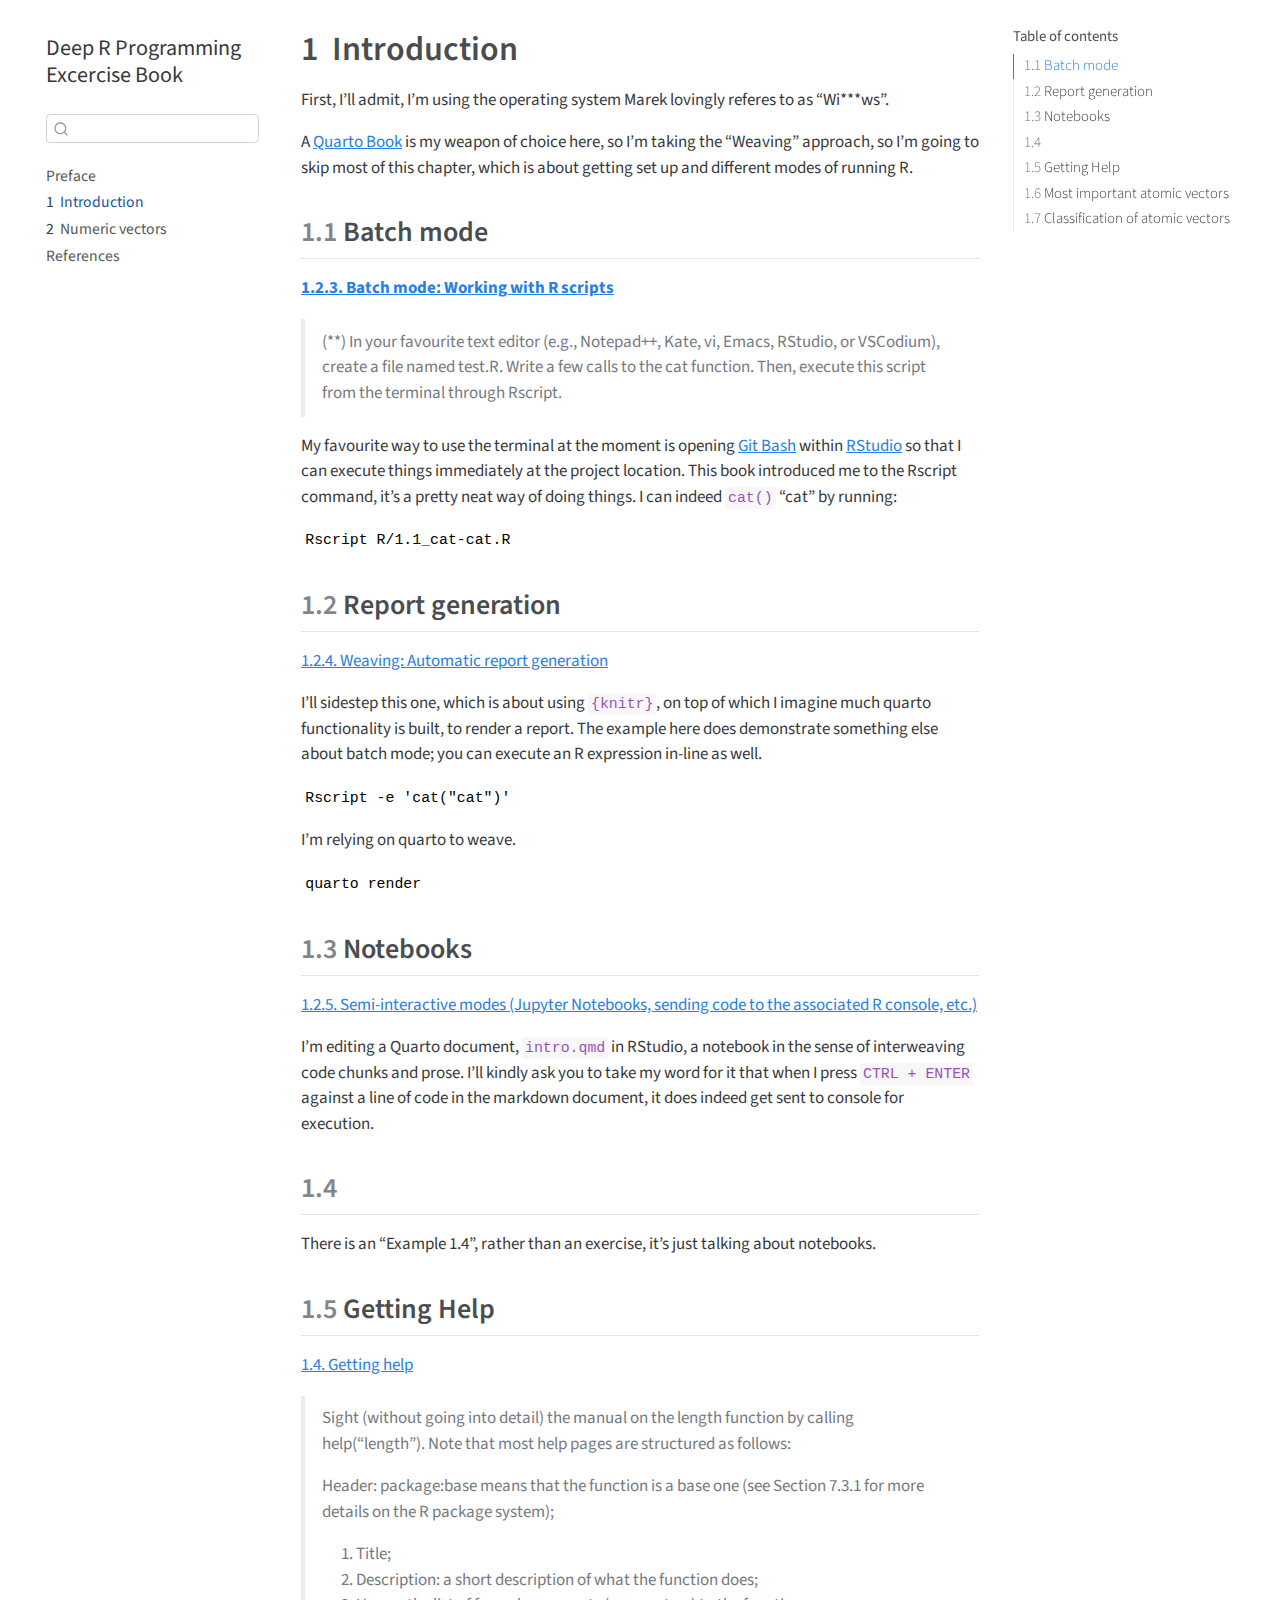
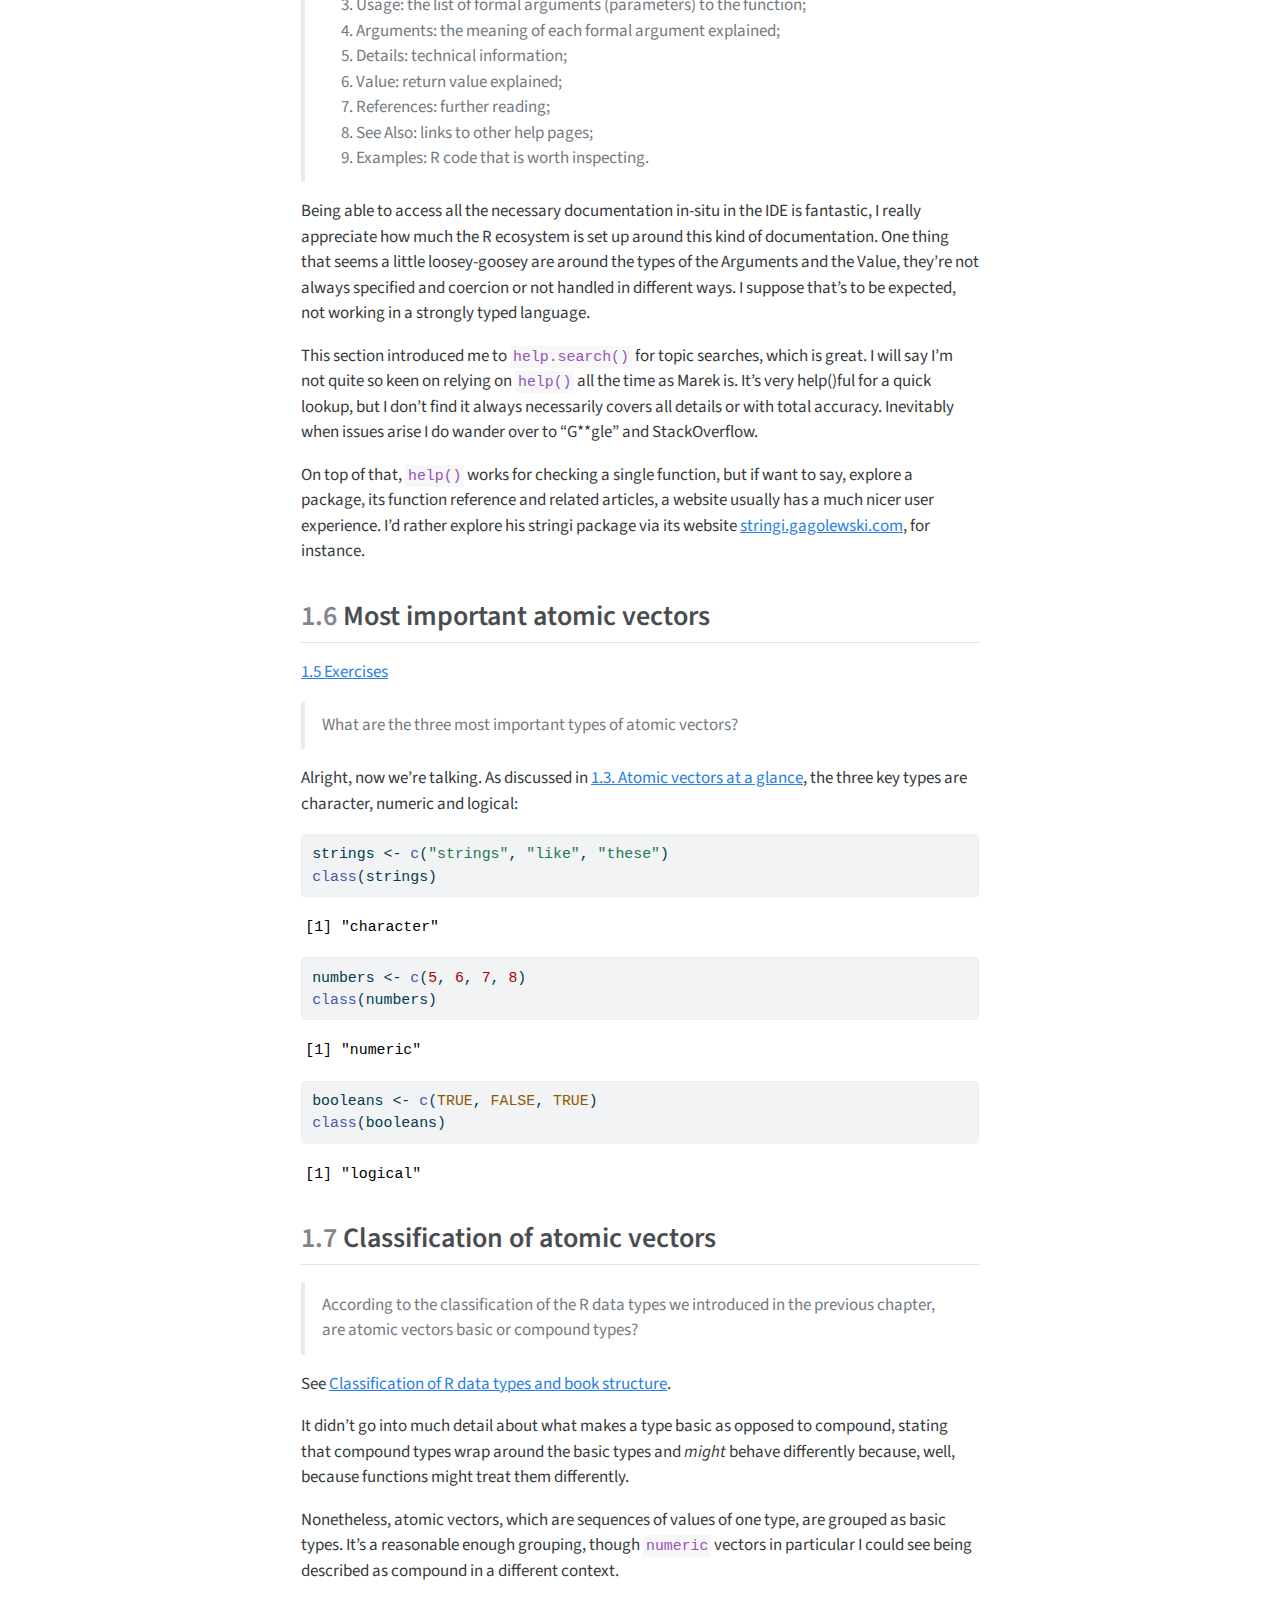
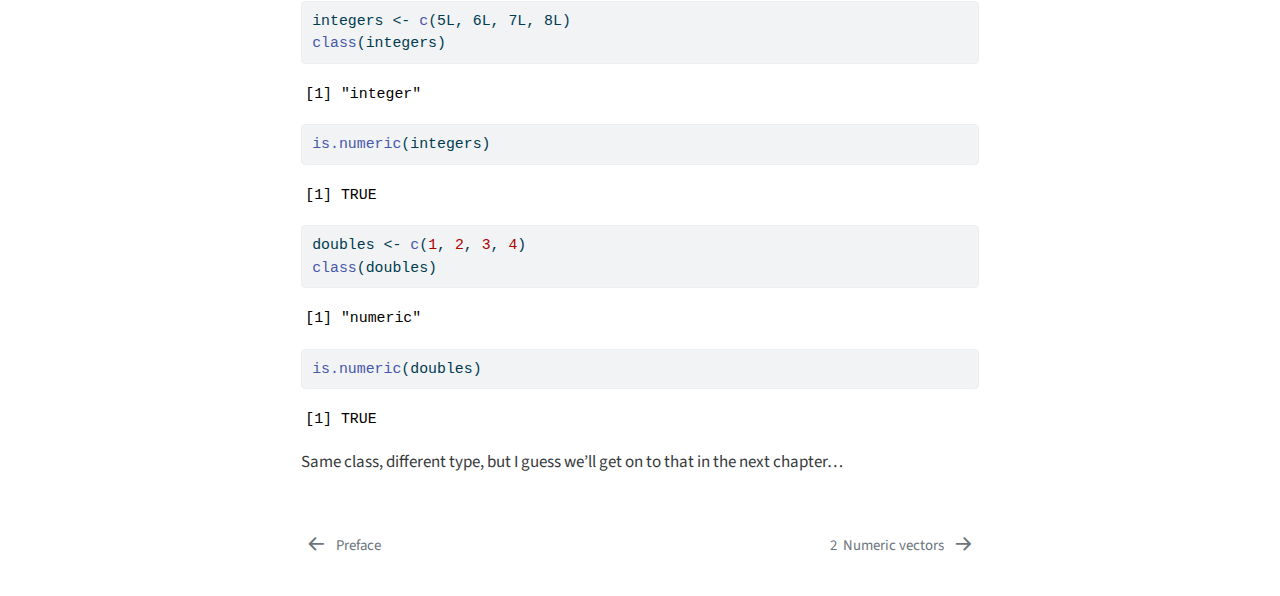
==== docs/intro.html @ 19ff3e7b "Add rendered documents to GitHub repo for gh-pages" ====
<!DOCTYPE html>
<html xmlns="http://www.w3.org/1999/xhtml" lang="en" xml:lang="en"><head>

<meta charset="utf-8">
<meta name="generator" content="quarto-1.3.353">

<meta name="viewport" content="width=device-width, initial-scale=1.0, user-scalable=yes">


<title>Deep R Programming Excercise Book - 1&nbsp; Introduction</title>
<style>
code{white-space: pre-wrap;}
span.smallcaps{font-variant: small-caps;}
div.columns{display: flex; gap: min(4vw, 1.5em);}
div.column{flex: auto; overflow-x: auto;}
div.hanging-indent{margin-left: 1.5em; text-indent: -1.5em;}
ul.task-list{list-style: none;}
ul.task-list li input[type="checkbox"] {
  width: 0.8em;
  margin: 0 0.8em 0.2em -1em; /* quarto-specific, see https://github.com/quarto-dev/quarto-cli/issues/4556 */ 
  vertical-align: middle;
}
/* CSS for syntax highlighting */
pre > code.sourceCode { white-space: pre; position: relative; }
pre > code.sourceCode > span { display: inline-block; line-height: 1.25; }
pre > code.sourceCode > span:empty { height: 1.2em; }
.sourceCode { overflow: visible; }
code.sourceCode > span { color: inherit; text-decoration: inherit; }
div.sourceCode { margin: 1em 0; }
pre.sourceCode { margin: 0; }
@media screen {
div.sourceCode { overflow: auto; }
}
@media print {
pre > code.sourceCode { white-space: pre-wrap; }
pre > code.sourceCode > span { text-indent: -5em; padding-left: 5em; }
}
pre.numberSource code
  { counter-reset: source-line 0; }
pre.numberSource code > span
  { position: relative; left: -4em; counter-increment: source-line; }
pre.numberSource code > span > a:first-child::before
  { content: counter(source-line);
    position: relative; left: -1em; text-align: right; vertical-align: baseline;
    border: none; display: inline-block;
    -webkit-touch-callout: none; -webkit-user-select: none;
    -khtml-user-select: none; -moz-user-select: none;
    -ms-user-select: none; user-select: none;
    padding: 0 4px; width: 4em;
  }
pre.numberSource { margin-left: 3em;  padding-left: 4px; }
div.sourceCode
  {   }
@media screen {
pre > code.sourceCode > span > a:first-child::before { text-decoration: underline; }
}
</style>


<script src="site_libs/quarto-nav/quarto-nav.js"></script>
<script src="site_libs/quarto-nav/headroom.min.js"></script>
<script src="site_libs/clipboard/clipboard.min.js"></script>
<script src="site_libs/quarto-search/autocomplete.umd.js"></script>
<script src="site_libs/quarto-search/fuse.min.js"></script>
<script src="site_libs/quarto-search/quarto-search.js"></script>
<meta name="quarto:offset" content="./">
<link href="./numeric.html" rel="next">
<link href="./index.html" rel="prev">
<script src="site_libs/quarto-html/quarto.js"></script>
<script src="site_libs/quarto-html/popper.min.js"></script>
<script src="site_libs/quarto-html/tippy.umd.min.js"></script>
<script src="site_libs/quarto-html/anchor.min.js"></script>
<link href="site_libs/quarto-html/tippy.css" rel="stylesheet">
<link href="site_libs/quarto-html/quarto-syntax-highlighting.css" rel="stylesheet" id="quarto-text-highlighting-styles">
<script src="site_libs/bootstrap/bootstrap.min.js"></script>
<link href="site_libs/bootstrap/bootstrap-icons.css" rel="stylesheet">
<link href="site_libs/bootstrap/bootstrap.min.css" rel="stylesheet" id="quarto-bootstrap" data-mode="light">
<script id="quarto-search-options" type="application/json">{
  "location": "sidebar",
  "copy-button": false,
  "collapse-after": 3,
  "panel-placement": "start",
  "type": "textbox",
  "limit": 20,
  "language": {
    "search-no-results-text": "No results",
    "search-matching-documents-text": "matching documents",
    "search-copy-link-title": "Copy link to search",
    "search-hide-matches-text": "Hide additional matches",
    "search-more-match-text": "more match in this document",
    "search-more-matches-text": "more matches in this document",
    "search-clear-button-title": "Clear",
    "search-detached-cancel-button-title": "Cancel",
    "search-submit-button-title": "Submit"
  }
}</script>


</head>

<body class="nav-sidebar floating">

<div id="quarto-search-results"></div>
  <header id="quarto-header" class="headroom fixed-top">
  <nav class="quarto-secondary-nav">
    <div class="container-fluid d-flex">
      <button type="button" class="quarto-btn-toggle btn" data-bs-toggle="collapse" data-bs-target="#quarto-sidebar,#quarto-sidebar-glass" aria-controls="quarto-sidebar" aria-expanded="false" aria-label="Toggle sidebar navigation" onclick="if (window.quartoToggleHeadroom) { window.quartoToggleHeadroom(); }">
        <i class="bi bi-layout-text-sidebar-reverse"></i>
      </button>
      <nav class="quarto-page-breadcrumbs" aria-label="breadcrumb"><ol class="breadcrumb"><li class="breadcrumb-item"><a href="./intro.html"><span class="chapter-number">1</span>&nbsp; <span class="chapter-title">Introduction</span></a></li></ol></nav>
      <a class="flex-grow-1" role="button" data-bs-toggle="collapse" data-bs-target="#quarto-sidebar,#quarto-sidebar-glass" aria-controls="quarto-sidebar" aria-expanded="false" aria-label="Toggle sidebar navigation" onclick="if (window.quartoToggleHeadroom) { window.quartoToggleHeadroom(); }">      
      </a>
      <button type="button" class="btn quarto-search-button" aria-label="Search" onclick="window.quartoOpenSearch();">
        <i class="bi bi-search"></i>
      </button>
    </div>
  </nav>
</header>
<!-- content -->
<div id="quarto-content" class="quarto-container page-columns page-rows-contents page-layout-article">
<!-- sidebar -->
  <nav id="quarto-sidebar" class="sidebar collapse collapse-horizontal sidebar-navigation floating overflow-auto">
    <div class="pt-lg-2 mt-2 text-left sidebar-header">
    <div class="sidebar-title mb-0 py-0">
      <a href="./">Deep R Programming Excercise Book</a> 
    </div>
      </div>
        <div class="mt-2 flex-shrink-0 align-items-center">
        <div class="sidebar-search">
        <div id="quarto-search" class="" title="Search"></div>
        </div>
        </div>
    <div class="sidebar-menu-container"> 
    <ul class="list-unstyled mt-1">
        <li class="sidebar-item">
  <div class="sidebar-item-container"> 
  <a href="./index.html" class="sidebar-item-text sidebar-link">
 <span class="menu-text">Preface</span></a>
  </div>
</li>
        <li class="sidebar-item">
  <div class="sidebar-item-container"> 
  <a href="./intro.html" class="sidebar-item-text sidebar-link active">
 <span class="menu-text"><span class="chapter-number">1</span>&nbsp; <span class="chapter-title">Introduction</span></span></a>
  </div>
</li>
        <li class="sidebar-item">
  <div class="sidebar-item-container"> 
  <a href="./numeric.html" class="sidebar-item-text sidebar-link">
 <span class="menu-text"><span class="chapter-number">2</span>&nbsp; <span class="chapter-title">Numeric vectors</span></span></a>
  </div>
</li>
        <li class="sidebar-item">
  <div class="sidebar-item-container"> 
  <a href="./references.html" class="sidebar-item-text sidebar-link">
 <span class="menu-text">References</span></a>
  </div>
</li>
    </ul>
    </div>
</nav>
<div id="quarto-sidebar-glass" data-bs-toggle="collapse" data-bs-target="#quarto-sidebar,#quarto-sidebar-glass"></div>
<!-- margin-sidebar -->
    <div id="quarto-margin-sidebar" class="sidebar margin-sidebar">
        <nav id="TOC" role="doc-toc" class="toc-active">
    <h2 id="toc-title">Table of contents</h2>
   
  <ul>
  <li><a href="#batch-mode" id="toc-batch-mode" class="nav-link active" data-scroll-target="#batch-mode"><span class="header-section-number">1.1</span> Batch mode</a></li>
  <li><a href="#report-generation" id="toc-report-generation" class="nav-link" data-scroll-target="#report-generation"><span class="header-section-number">1.2</span> Report generation</a></li>
  <li><a href="#notebooks" id="toc-notebooks" class="nav-link" data-scroll-target="#notebooks"><span class="header-section-number">1.3</span> Notebooks</a></li>
  <li><a href="#section" id="toc-section" class="nav-link" data-scroll-target="#section"><span class="header-section-number">1.4</span> </a></li>
  <li><a href="#getting-help" id="toc-getting-help" class="nav-link" data-scroll-target="#getting-help"><span class="header-section-number">1.5</span> Getting Help</a></li>
  <li><a href="#most-important-atomic-vectors" id="toc-most-important-atomic-vectors" class="nav-link" data-scroll-target="#most-important-atomic-vectors"><span class="header-section-number">1.6</span> Most important atomic vectors</a></li>
  <li><a href="#classification-of-atomic-vectors" id="toc-classification-of-atomic-vectors" class="nav-link" data-scroll-target="#classification-of-atomic-vectors"><span class="header-section-number">1.7</span> Classification of atomic vectors</a></li>
  </ul>
</nav>
    </div>
<!-- main -->
<main class="content" id="quarto-document-content">

<header id="title-block-header" class="quarto-title-block default">
<div class="quarto-title">
<h1 class="title"><span class="chapter-number">1</span>&nbsp; <span class="chapter-title">Introduction</span></h1>
</div>



<div class="quarto-title-meta">

    
  
    
  </div>
  

</header>

<p>First, I’ll admit, I’m using the operating system Marek lovingly referes to as “Wi***ws”.</p>
<p>A <a href="https://quarto.org/docs/books/">Quarto Book</a> is my weapon of choice here, so I’m taking the “Weaving” approach, so I’m going to skip most of this chapter, which is about getting set up and different modes of running R.</p>
<section id="batch-mode" class="level2" data-number="1.1">
<h2 data-number="1.1" class="anchored" data-anchor-id="batch-mode"><span class="header-section-number">1.1</span> Batch mode</h2>
<p><a href="https://deepr.gagolewski.com/chapter/110-basics.html#batch-mode-working-with-r-scripts"><strong>1.2.3. Batch mode: Working with R scripts</strong></a></p>
<blockquote class="blockquote">
<p>(**) In your favourite text editor (e.g., Notepad++, Kate, vi, Emacs, RStudio, or VSCodium), create a file named test.R. Write a few calls to the cat function. Then, execute this script from the terminal through Rscript.</p>
</blockquote>
<p>My favourite way to use the terminal at the moment is opening <a href="https://gitforwindows.org/">Git Bash</a> within <a href="https://posit.co/download/rstudio-desktop/">RStudio</a> so that I can execute things immediately at the project location. This book introduced me to the Rscript command, it’s a pretty neat way of doing things. I can indeed <code>cat()</code> “cat” by running:</p>
<pre><code>Rscript R/1.1_cat-cat.R</code></pre>
</section>
<section id="report-generation" class="level2" data-number="1.2">
<h2 data-number="1.2" class="anchored" data-anchor-id="report-generation"><span class="header-section-number">1.2</span> Report generation</h2>
<p><a href="https://deepr.gagolewski.com/chapter/110-basics.html#weaving-automatic-report-generation">1.2.4. Weaving: Automatic report generation</a></p>
<p>I’ll sidestep this one, which is about using <code>{knitr}</code>, on top of which I imagine much quarto functionality is built, to render a report. The example here does demonstrate something else about batch mode; you can execute an R expression in-line as well.</p>
<pre><code>Rscript -e 'cat("cat")'</code></pre>
<p>I’m relying on quarto to weave.</p>
<pre><code>quarto render</code></pre>
</section>
<section id="notebooks" class="level2" data-number="1.3">
<h2 data-number="1.3" class="anchored" data-anchor-id="notebooks"><span class="header-section-number">1.3</span> Notebooks</h2>
<p><a href="https://deepr.gagolewski.com/chapter/110-basics.html#weaving-automatic-report-generation">1.2.5. Semi-interactive modes (Jupyter Notebooks, sending code to the associated R console, etc.)</a></p>
<p>I’m editing a Quarto document, <code>intro.qmd</code> in RStudio, a notebook in the sense of interweaving code chunks and prose. I’ll kindly ask you to take my word for it that when I press <code>CTRL + ENTER</code> against a line of code in the markdown document, it does indeed get sent to console for execution.</p>
</section>
<section id="section" class="level2" data-number="1.4">
<h2 data-number="1.4" class="anchored" data-anchor-id="section"><span class="header-section-number">1.4</span> </h2>
<p>There is an “Example 1.4”, rather than an exercise, it’s just talking about notebooks.</p>
</section>
<section id="getting-help" class="level2" data-number="1.5">
<h2 data-number="1.5" class="anchored" data-anchor-id="getting-help"><span class="header-section-number">1.5</span> Getting Help</h2>
<p><a href="https://deepr.gagolewski.com/chapter/110-basics.html#exercises">1.4. Getting help</a></p>
<blockquote class="blockquote">
<p>Sight (without going into detail) the manual on the length function by calling help(“length”). Note that most help pages are structured as follows:</p>
<p>Header: package:base means that the function is a base one (see Section 7.3.1 for more details on the R package system);</p>
<ol type="1">
<li><p>Title;</p></li>
<li><p>Description: a short description of what the function does;</p></li>
<li><p>Usage: the list of formal arguments (parameters) to the function;</p></li>
<li><p>Arguments: the meaning of each formal argument explained;</p></li>
<li><p>Details: technical information;</p></li>
<li><p>Value: return value explained;</p></li>
<li><p>References: further reading;</p></li>
<li><p>See Also: links to other help pages;</p></li>
<li><p>Examples: R code that is worth inspecting.</p></li>
</ol>
</blockquote>
<p>Being able to access all the necessary documentation in-situ in the IDE is fantastic, I really appreciate how much the R ecosystem is set up around this kind of documentation. One thing that seems a little loosey-goosey are around the types of the Arguments and the Value, they’re not always specified and coercion or not handled in different ways. I suppose that’s to be expected, not working in a strongly typed language.</p>
<p>This section introduced me to <code>help.search()</code> for topic searches, which is great. I will say I’m not quite so keen on relying on <code>help()</code> all the time as Marek is. It’s very help()ful for a quick lookup, but I don’t find it always necessarily covers all details or with total accuracy. Inevitably when issues arise I do wander over to “G**gle” and StackOverflow.</p>
<p>On top of that, <code>help()</code> works for checking a single function, but if want to say, explore a package, its function reference and related articles, a website usually has a much nicer user experience. I’d rather explore his stringi package via its website <a href="https://stringi.gagolewski.com" title="stringi website">stringi.gagolewski.com</a>, for instance.</p>
</section>
<section id="most-important-atomic-vectors" class="level2" data-number="1.6">
<h2 data-number="1.6" class="anchored" data-anchor-id="most-important-atomic-vectors"><span class="header-section-number">1.6</span> Most important atomic vectors</h2>
<p><a href="https://deepr.gagolewski.com/chapter/110-basics.html#exercises">1.5 Exercises</a></p>
<blockquote class="blockquote">
<p>What are the three most important types of atomic vectors?</p>
</blockquote>
<p>Alright, now we’re talking. As discussed in <a href="https://deepr.gagolewski.com/chapter/110-basics.html#atomic-vectors-at-a-glance">1.3. Atomic vectors at a glance</a>, the three key types are character, numeric and logical:</p>
<div class="cell">
<div class="sourceCode cell-code" id="cb4"><pre class="sourceCode r code-with-copy"><code class="sourceCode r"><span id="cb4-1"><a href="#cb4-1" aria-hidden="true" tabindex="-1"></a>strings <span class="ot">&lt;-</span> <span class="fu">c</span>(<span class="st">"strings"</span>, <span class="st">"like"</span>, <span class="st">"these"</span>)</span>
<span id="cb4-2"><a href="#cb4-2" aria-hidden="true" tabindex="-1"></a><span class="fu">class</span>(strings)</span></code><button title="Copy to Clipboard" class="code-copy-button"><i class="bi"></i></button></pre></div>
<div class="cell-output cell-output-stdout">
<pre><code>[1] "character"</code></pre>
</div>
<div class="sourceCode cell-code" id="cb6"><pre class="sourceCode r code-with-copy"><code class="sourceCode r"><span id="cb6-1"><a href="#cb6-1" aria-hidden="true" tabindex="-1"></a>numbers <span class="ot">&lt;-</span> <span class="fu">c</span>(<span class="dv">5</span>, <span class="dv">6</span>, <span class="dv">7</span>, <span class="dv">8</span>)</span>
<span id="cb6-2"><a href="#cb6-2" aria-hidden="true" tabindex="-1"></a><span class="fu">class</span>(numbers)</span></code><button title="Copy to Clipboard" class="code-copy-button"><i class="bi"></i></button></pre></div>
<div class="cell-output cell-output-stdout">
<pre><code>[1] "numeric"</code></pre>
</div>
<div class="sourceCode cell-code" id="cb8"><pre class="sourceCode r code-with-copy"><code class="sourceCode r"><span id="cb8-1"><a href="#cb8-1" aria-hidden="true" tabindex="-1"></a>booleans <span class="ot">&lt;-</span> <span class="fu">c</span>(<span class="cn">TRUE</span>, <span class="cn">FALSE</span>, <span class="cn">TRUE</span>)</span>
<span id="cb8-2"><a href="#cb8-2" aria-hidden="true" tabindex="-1"></a><span class="fu">class</span>(booleans)</span></code><button title="Copy to Clipboard" class="code-copy-button"><i class="bi"></i></button></pre></div>
<div class="cell-output cell-output-stdout">
<pre><code>[1] "logical"</code></pre>
</div>
</div>
</section>
<section id="classification-of-atomic-vectors" class="level2" data-number="1.7">
<h2 data-number="1.7" class="anchored" data-anchor-id="classification-of-atomic-vectors"><span class="header-section-number">1.7</span> Classification of atomic vectors</h2>
<blockquote class="blockquote">
<p>According to the classification of the R data types we introduced in the previous chapter, are atomic vectors basic or compound types?</p>
</blockquote>
<p>See <a href="https://deepr.gagolewski.com/chapter/000-preface.html#classification-of-r-data-types-and-book-structure">Classification of R data types and book structure</a>.</p>
<p>It didn’t go into much detail about what makes a type basic as opposed to compound, stating that compound types wrap around the basic types and <em>might</em> behave differently because, well, because functions might treat them differently.</p>
<p>Nonetheless, atomic vectors, which are sequences of values of one type, are grouped as basic types. It’s a reasonable enough grouping, though <code>numeric</code> vectors in particular I could see being described as compound in a different context.</p>
<div class="cell">
<div class="sourceCode cell-code" id="cb10"><pre class="sourceCode r code-with-copy"><code class="sourceCode r"><span id="cb10-1"><a href="#cb10-1" aria-hidden="true" tabindex="-1"></a>integers <span class="ot">&lt;-</span> <span class="fu">c</span>(5L, 6L, 7L, 8L)</span>
<span id="cb10-2"><a href="#cb10-2" aria-hidden="true" tabindex="-1"></a><span class="fu">class</span>(integers)</span></code><button title="Copy to Clipboard" class="code-copy-button"><i class="bi"></i></button></pre></div>
<div class="cell-output cell-output-stdout">
<pre><code>[1] "integer"</code></pre>
</div>
<div class="sourceCode cell-code" id="cb12"><pre class="sourceCode r code-with-copy"><code class="sourceCode r"><span id="cb12-1"><a href="#cb12-1" aria-hidden="true" tabindex="-1"></a><span class="fu">is.numeric</span>(integers)</span></code><button title="Copy to Clipboard" class="code-copy-button"><i class="bi"></i></button></pre></div>
<div class="cell-output cell-output-stdout">
<pre><code>[1] TRUE</code></pre>
</div>
<div class="sourceCode cell-code" id="cb14"><pre class="sourceCode r code-with-copy"><code class="sourceCode r"><span id="cb14-1"><a href="#cb14-1" aria-hidden="true" tabindex="-1"></a>doubles <span class="ot">&lt;-</span> <span class="fu">c</span>(<span class="dv">1</span>, <span class="dv">2</span>, <span class="dv">3</span>, <span class="dv">4</span>)</span>
<span id="cb14-2"><a href="#cb14-2" aria-hidden="true" tabindex="-1"></a><span class="fu">class</span>(doubles)</span></code><button title="Copy to Clipboard" class="code-copy-button"><i class="bi"></i></button></pre></div>
<div class="cell-output cell-output-stdout">
<pre><code>[1] "numeric"</code></pre>
</div>
<div class="sourceCode cell-code" id="cb16"><pre class="sourceCode r code-with-copy"><code class="sourceCode r"><span id="cb16-1"><a href="#cb16-1" aria-hidden="true" tabindex="-1"></a><span class="fu">is.numeric</span>(doubles)</span></code><button title="Copy to Clipboard" class="code-copy-button"><i class="bi"></i></button></pre></div>
<div class="cell-output cell-output-stdout">
<pre><code>[1] TRUE</code></pre>
</div>
</div>
<p>Same class, different type, but I guess we’ll get on to that in the next chapter…</p>


</section>

</main> <!-- /main -->
<script id="quarto-html-after-body" type="application/javascript">
window.document.addEventListener("DOMContentLoaded", function (event) {
  const toggleBodyColorMode = (bsSheetEl) => {
    const mode = bsSheetEl.getAttribute("data-mode");
    const bodyEl = window.document.querySelector("body");
    if (mode === "dark") {
      bodyEl.classList.add("quarto-dark");
      bodyEl.classList.remove("quarto-light");
    } else {
      bodyEl.classList.add("quarto-light");
      bodyEl.classList.remove("quarto-dark");
    }
  }
  const toggleBodyColorPrimary = () => {
    const bsSheetEl = window.document.querySelector("link#quarto-bootstrap");
    if (bsSheetEl) {
      toggleBodyColorMode(bsSheetEl);
    }
  }
  toggleBodyColorPrimary();  
  const icon = "";
  const anchorJS = new window.AnchorJS();
  anchorJS.options = {
    placement: 'right',
    icon: icon
  };
  anchorJS.add('.anchored');
  const isCodeAnnotation = (el) => {
    for (const clz of el.classList) {
      if (clz.startsWith('code-annotation-')) {                     
        return true;
      }
    }
    return false;
  }
  const clipboard = new window.ClipboardJS('.code-copy-button', {
    text: function(trigger) {
      const codeEl = trigger.previousElementSibling.cloneNode(true);
      for (const childEl of codeEl.children) {
        if (isCodeAnnotation(childEl)) {
          childEl.remove();
        }
      }
      return codeEl.innerText;
    }
  });
  clipboard.on('success', function(e) {
    // button target
    const button = e.trigger;
    // don't keep focus
    button.blur();
    // flash "checked"
    button.classList.add('code-copy-button-checked');
    var currentTitle = button.getAttribute("title");
    button.setAttribute("title", "Copied!");
    let tooltip;
    if (window.bootstrap) {
      button.setAttribute("data-bs-toggle", "tooltip");
      button.setAttribute("data-bs-placement", "left");
      button.setAttribute("data-bs-title", "Copied!");
      tooltip = new bootstrap.Tooltip(button, 
        { trigger: "manual", 
          customClass: "code-copy-button-tooltip",
          offset: [0, -8]});
      tooltip.show();    
    }
    setTimeout(function() {
      if (tooltip) {
        tooltip.hide();
        button.removeAttribute("data-bs-title");
        button.removeAttribute("data-bs-toggle");
        button.removeAttribute("data-bs-placement");
      }
      button.setAttribute("title", currentTitle);
      button.classList.remove('code-copy-button-checked');
    }, 1000);
    // clear code selection
    e.clearSelection();
  });
  function tippyHover(el, contentFn) {
    const config = {
      allowHTML: true,
      content: contentFn,
      maxWidth: 500,
      delay: 100,
      arrow: false,
      appendTo: function(el) {
          return el.parentElement;
      },
      interactive: true,
      interactiveBorder: 10,
      theme: 'quarto',
      placement: 'bottom-start'
    };
    window.tippy(el, config); 
  }
  const noterefs = window.document.querySelectorAll('a[role="doc-noteref"]');
  for (var i=0; i<noterefs.length; i++) {
    const ref = noterefs[i];
    tippyHover(ref, function() {
      // use id or data attribute instead here
      let href = ref.getAttribute('data-footnote-href') || ref.getAttribute('href');
      try { href = new URL(href).hash; } catch {}
      const id = href.replace(/^#\/?/, "");
      const note = window.document.getElementById(id);
      return note.innerHTML;
    });
  }
      let selectedAnnoteEl;
      const selectorForAnnotation = ( cell, annotation) => {
        let cellAttr = 'data-code-cell="' + cell + '"';
        let lineAttr = 'data-code-annotation="' +  annotation + '"';
        const selector = 'span[' + cellAttr + '][' + lineAttr + ']';
        return selector;
      }
      const selectCodeLines = (annoteEl) => {
        const doc = window.document;
        const targetCell = annoteEl.getAttribute("data-target-cell");
        const targetAnnotation = annoteEl.getAttribute("data-target-annotation");
        const annoteSpan = window.document.querySelector(selectorForAnnotation(targetCell, targetAnnotation));
        const lines = annoteSpan.getAttribute("data-code-lines").split(",");
        const lineIds = lines.map((line) => {
          return targetCell + "-" + line;
        })
        let top = null;
        let height = null;
        let parent = null;
        if (lineIds.length > 0) {
            //compute the position of the single el (top and bottom and make a div)
            const el = window.document.getElementById(lineIds[0]);
            top = el.offsetTop;
            height = el.offsetHeight;
            parent = el.parentElement.parentElement;
          if (lineIds.length > 1) {
            const lastEl = window.document.getElementById(lineIds[lineIds.length - 1]);
            const bottom = lastEl.offsetTop + lastEl.offsetHeight;
            height = bottom - top;
          }
          if (top !== null && height !== null && parent !== null) {
            // cook up a div (if necessary) and position it 
            let div = window.document.getElementById("code-annotation-line-highlight");
            if (div === null) {
              div = window.document.createElement("div");
              div.setAttribute("id", "code-annotation-line-highlight");
              div.style.position = 'absolute';
              parent.appendChild(div);
            }
            div.style.top = top - 2 + "px";
            div.style.height = height + 4 + "px";
            let gutterDiv = window.document.getElementById("code-annotation-line-highlight-gutter");
            if (gutterDiv === null) {
              gutterDiv = window.document.createElement("div");
              gutterDiv.setAttribute("id", "code-annotation-line-highlight-gutter");
              gutterDiv.style.position = 'absolute';
              const codeCell = window.document.getElementById(targetCell);
              const gutter = codeCell.querySelector('.code-annotation-gutter');
              gutter.appendChild(gutterDiv);
            }
            gutterDiv.style.top = top - 2 + "px";
            gutterDiv.style.height = height + 4 + "px";
          }
          selectedAnnoteEl = annoteEl;
        }
      };
      const unselectCodeLines = () => {
        const elementsIds = ["code-annotation-line-highlight", "code-annotation-line-highlight-gutter"];
        elementsIds.forEach((elId) => {
          const div = window.document.getElementById(elId);
          if (div) {
            div.remove();
          }
        });
        selectedAnnoteEl = undefined;
      };
      // Attach click handler to the DT
      const annoteDls = window.document.querySelectorAll('dt[data-target-cell]');
      for (const annoteDlNode of annoteDls) {
        annoteDlNode.addEventListener('click', (event) => {
          const clickedEl = event.target;
          if (clickedEl !== selectedAnnoteEl) {
            unselectCodeLines();
            const activeEl = window.document.querySelector('dt[data-target-cell].code-annotation-active');
            if (activeEl) {
              activeEl.classList.remove('code-annotation-active');
            }
            selectCodeLines(clickedEl);
            clickedEl.classList.add('code-annotation-active');
          } else {
            // Unselect the line
            unselectCodeLines();
            clickedEl.classList.remove('code-annotation-active');
          }
        });
      }
  const findCites = (el) => {
    const parentEl = el.parentElement;
    if (parentEl) {
      const cites = parentEl.dataset.cites;
      if (cites) {
        return {
          el,
          cites: cites.split(' ')
        };
      } else {
        return findCites(el.parentElement)
      }
    } else {
      return undefined;
    }
  };
  var bibliorefs = window.document.querySelectorAll('a[role="doc-biblioref"]');
  for (var i=0; i<bibliorefs.length; i++) {
    const ref = bibliorefs[i];
    const citeInfo = findCites(ref);
    if (citeInfo) {
      tippyHover(citeInfo.el, function() {
        var popup = window.document.createElement('div');
        citeInfo.cites.forEach(function(cite) {
          var citeDiv = window.document.createElement('div');
          citeDiv.classList.add('hanging-indent');
          citeDiv.classList.add('csl-entry');
          var biblioDiv = window.document.getElementById('ref-' + cite);
          if (biblioDiv) {
            citeDiv.innerHTML = biblioDiv.innerHTML;
          }
          popup.appendChild(citeDiv);
        });
        return popup.innerHTML;
      });
    }
  }
});
</script>
<nav class="page-navigation">
  <div class="nav-page nav-page-previous">
      <a href="./index.html" class="pagination-link">
        <i class="bi bi-arrow-left-short"></i> <span class="nav-page-text">Preface</span>
      </a>          
  </div>
  <div class="nav-page nav-page-next">
      <a href="./numeric.html" class="pagination-link">
        <span class="nav-page-text"><span class="chapter-number">2</span>&nbsp; <span class="chapter-title">Numeric vectors</span></span> <i class="bi bi-arrow-right-short"></i>
      </a>
  </div>
</nav>
</div> <!-- /content -->



</body></html>
---- docs/site_libs/quarto-html/tippy.css ----
.tippy-box[data-animation=fade][data-state=hidden]{opacity:0}[data-tippy-root]{max-width:calc(100vw - 10px)}.tippy-box{position:relative;background-color:#333;color:#fff;border-radius:4px;font-size:14px;line-height:1.4;white-space:normal;outline:0;transition-property:transform,visibility,opacity}.tippy-box[data-placement^=top]>.tippy-arrow{bottom:0}.tippy-box[data-placement^=top]>.tippy-arrow:before{bottom:-7px;left:0;border-width:8px 8px 0;border-top-color:initial;transform-origin:center top}.tippy-box[data-placement^=bottom]>.tippy-arrow{top:0}.tippy-box[data-placement^=bottom]>.tippy-arrow:before{top:-7px;left:0;border-width:0 8px 8px;border-bottom-color:initial;transform-origin:center bottom}.tippy-box[data-placement^=left]>.tippy-arrow{right:0}.tippy-box[data-placement^=left]>.tippy-arrow:before{border-width:8px 0 8px 8px;border-left-color:initial;right:-7px;transform-origin:center left}.tippy-box[data-placement^=right]>.tippy-arrow{left:0}.tippy-box[data-placement^=right]>.tippy-arrow:before{left:-7px;border-width:8px 8px 8px 0;border-right-color:initial;transform-origin:center right}.tippy-box[data-inertia][data-state=visible]{transition-timing-function:cubic-bezier(.54,1.5,.38,1.11)}.tippy-arrow{width:16px;height:16px;color:#333}.tippy-arrow:before{content:"";position:absolute;border-color:transparent;border-style:solid}.tippy-content{position:relative;padding:5px 9px;z-index:1}
---- docs/site_libs/quarto-html/quarto-syntax-highlighting.css ----
/* quarto syntax highlight colors */
:root {
  --quarto-hl-ot-color: #003B4F;
  --quarto-hl-at-color: #657422;
  --quarto-hl-ss-color: #20794D;
  --quarto-hl-an-color: #5E5E5E;
  --quarto-hl-fu-color: #4758AB;
  --quarto-hl-st-color: #20794D;
  --quarto-hl-cf-color: #003B4F;
  --quarto-hl-op-color: #5E5E5E;
  --quarto-hl-er-color: #AD0000;
  --quarto-hl-bn-color: #AD0000;
  --quarto-hl-al-color: #AD0000;
  --quarto-hl-va-color: #111111;
  --quarto-hl-bu-color: inherit;
  --quarto-hl-ex-color: inherit;
  --quarto-hl-pp-color: #AD0000;
  --quarto-hl-in-color: #5E5E5E;
  --quarto-hl-vs-color: #20794D;
  --quarto-hl-wa-color: #5E5E5E;
  --quarto-hl-do-color: #5E5E5E;
  --quarto-hl-im-color: #00769E;
  --quarto-hl-ch-color: #20794D;
  --quarto-hl-dt-color: #AD0000;
  --quarto-hl-fl-color: #AD0000;
  --quarto-hl-co-color: #5E5E5E;
  --quarto-hl-cv-color: #5E5E5E;
  --quarto-hl-cn-color: #8f5902;
  --quarto-hl-sc-color: #5E5E5E;
  --quarto-hl-dv-color: #AD0000;
  --quarto-hl-kw-color: #003B4F;
}

/* other quarto variables */
:root {
  --quarto-font-monospace: SFMono-Regular, Menlo, Monaco, Consolas, "Liberation Mono", "Courier New", monospace;
}

pre > code.sourceCode > span {
  color: #003B4F;
}

code span {
  color: #003B4F;
}

code.sourceCode > span {
  color: #003B4F;
}

div.sourceCode,
div.sourceCode pre.sourceCode {
  color: #003B4F;
}

code span.ot {
  color: #003B4F;
  font-style: inherit;
}

code span.at {
  color: #657422;
  font-style: inherit;
}

code span.ss {
  color: #20794D;
  font-style: inherit;
}

code span.an {
  color: #5E5E5E;
  font-style: inherit;
}

code span.fu {
  color: #4758AB;
  font-style: inherit;
}

code span.st {
  color: #20794D;
  font-style: inherit;
}

code span.cf {
  color: #003B4F;
  font-style: inherit;
}

code span.op {
  color: #5E5E5E;
  font-style: inherit;
}

code span.er {
  color: #AD0000;
  font-style: inherit;
}

code span.bn {
  color: #AD0000;
  font-style: inherit;
}

code span.al {
  color: #AD0000;
  font-style: inherit;
}

code span.va {
  color: #111111;
  font-style: inherit;
}

code span.bu {
  font-style: inherit;
}

code span.ex {
  font-style: inherit;
}

code span.pp {
  color: #AD0000;
  font-style: inherit;
}

code span.in {
  color: #5E5E5E;
  font-style: inherit;
}

code span.vs {
  color: #20794D;
  font-style: inherit;
}

code span.wa {
  color: #5E5E5E;
  font-style: italic;
}

code span.do {
  color: #5E5E5E;
  font-style: italic;
}

code span.im {
  color: #00769E;
  font-style: inherit;
}

code span.ch {
  color: #20794D;
  font-style: inherit;
}

code span.dt {
  color: #AD0000;
  font-style: inherit;
}

code span.fl {
  color: #AD0000;
  font-style: inherit;
}

code span.co {
  color: #5E5E5E;
  font-style: inherit;
}

code span.cv {
  color: #5E5E5E;
  font-style: italic;
}

code span.cn {
  color: #8f5902;
  font-style: inherit;
}

code span.sc {
  color: #5E5E5E;
  font-style: inherit;
}

code span.dv {
  color: #AD0000;
  font-style: inherit;
}

code span.kw {
  color: #003B4F;
  font-style: inherit;
}

.prevent-inlining {
  content: "</";
}

/*# sourceMappingURL=debc5d5d77c3f9108843748ff7464032.css.map */
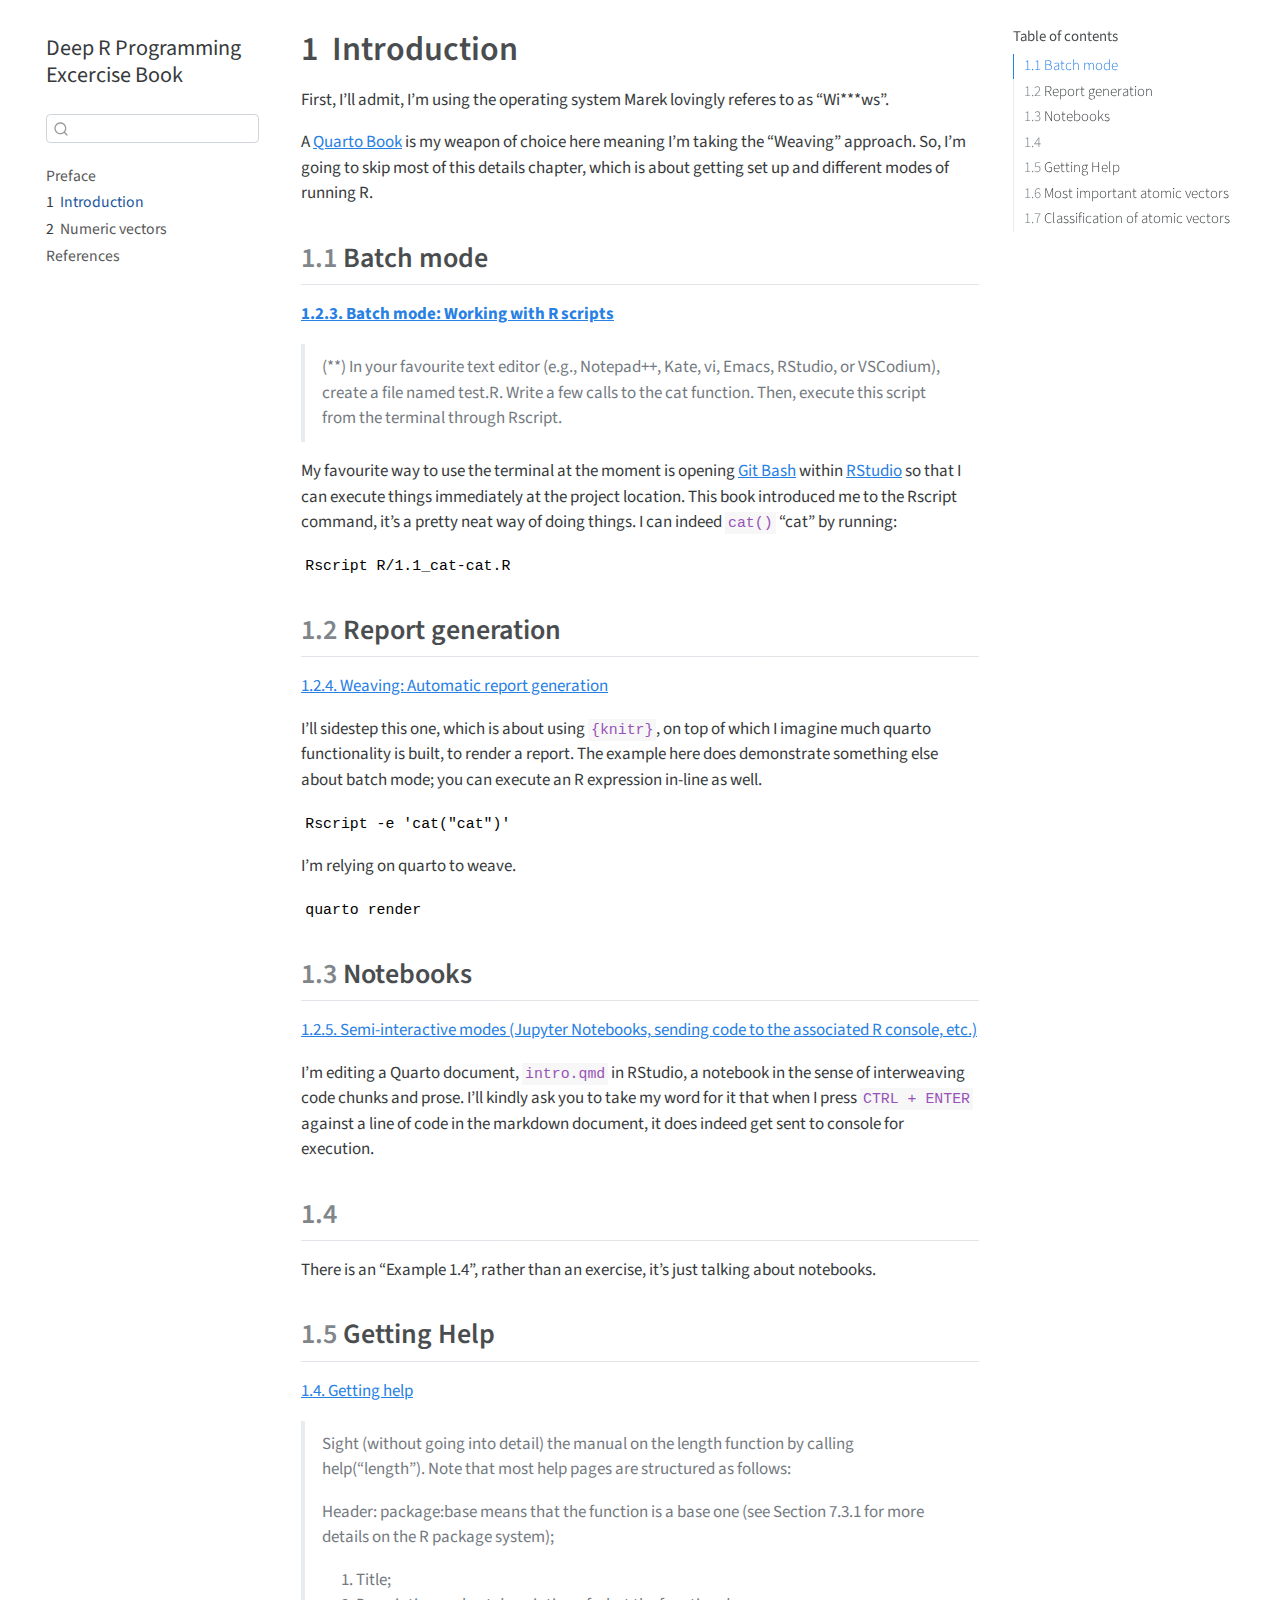
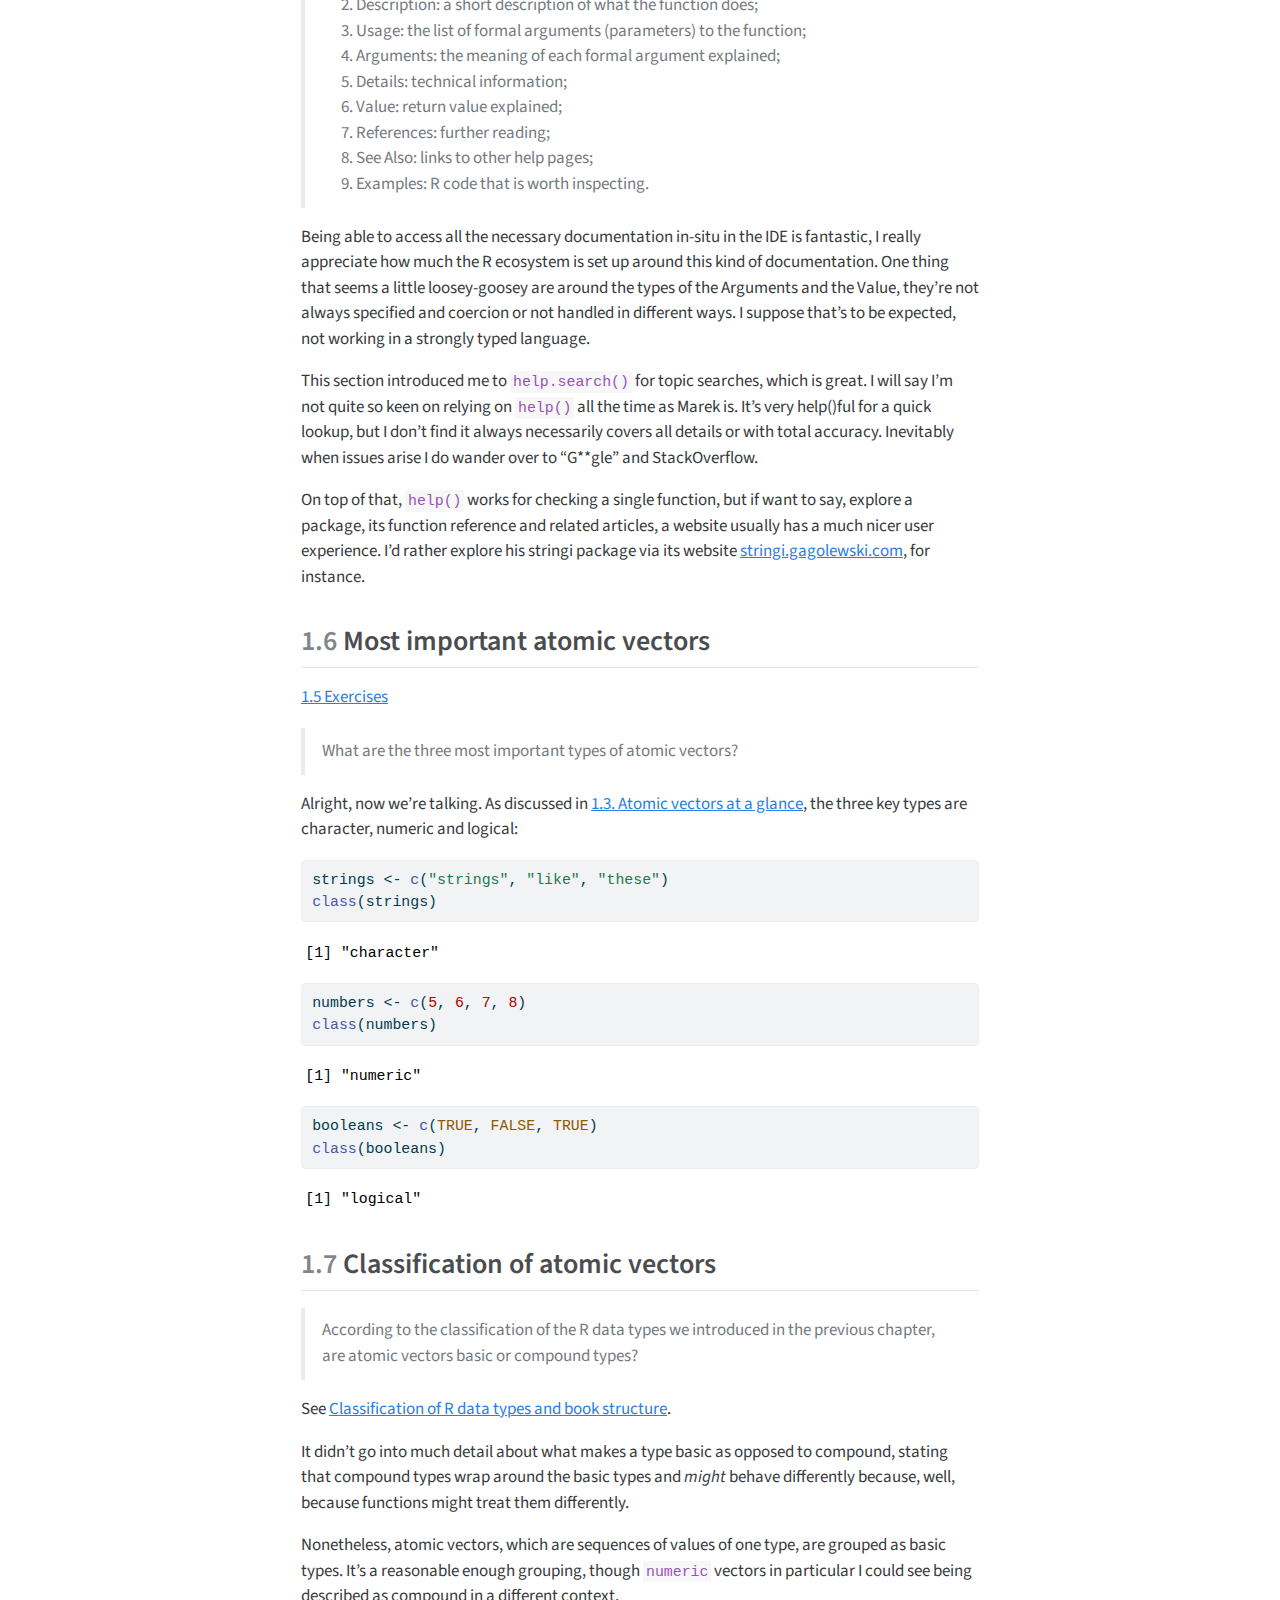
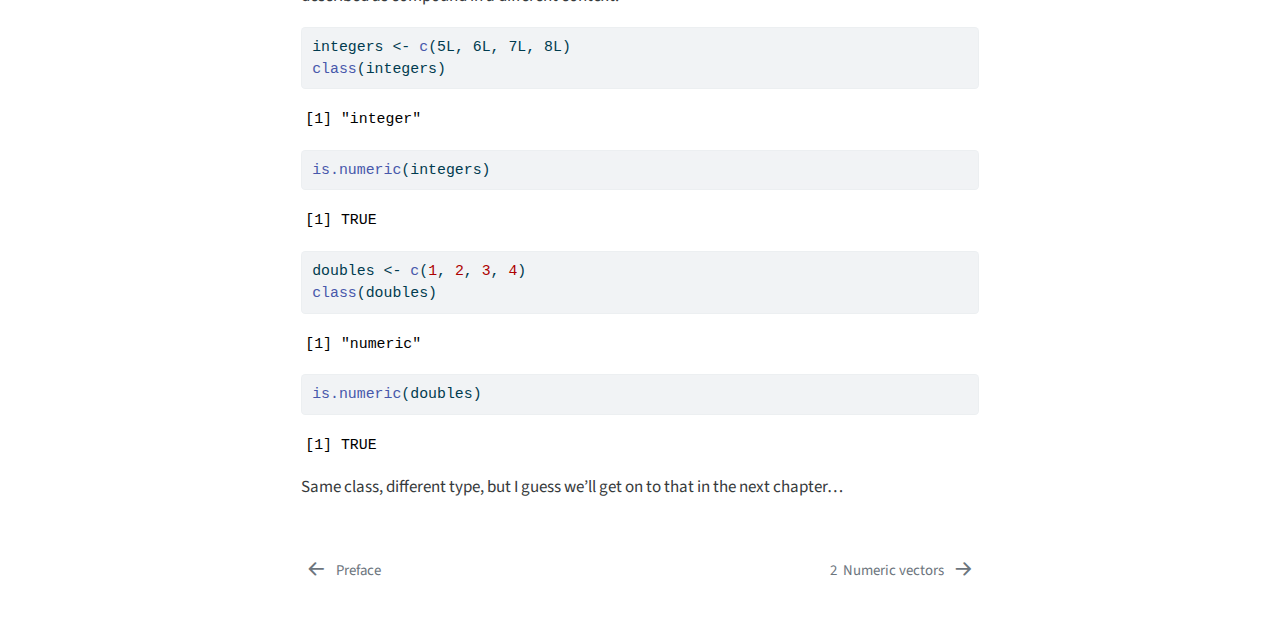
==== commit 490de1ae: "Tweaks to Preface and Chapters 1 & 2" ====
--- a/docs/intro.html
+++ b/docs/intro.html
@@ -197,7 +197,7 @@
 </header>
 
 <p>First, I’ll admit, I’m using the operating system Marek lovingly referes to as “Wi***ws”.</p>
-<p>A <a href="https://quarto.org/docs/books/">Quarto Book</a> is my weapon of choice here, so I’m taking the “Weaving” approach, so I’m going to skip most of this chapter, which is about getting set up and different modes of running R.</p>
+<p>A <a href="https://quarto.org/docs/books/">Quarto Book</a> is my weapon of choice here meaning I’m taking the “Weaving” approach. So, I’m going to skip most of this details chapter, which is about getting set up and different modes of running R.</p>
 <section id="batch-mode" class="level2" data-number="1.1">
 <h2 data-number="1.1" class="anchored" data-anchor-id="batch-mode"><span class="header-section-number">1.1</span> Batch mode</h2>
 <p><a href="https://deepr.gagolewski.com/chapter/110-basics.html#batch-mode-working-with-r-scripts"><strong>1.2.3. Batch mode: Working with R scripts</strong></a></p>
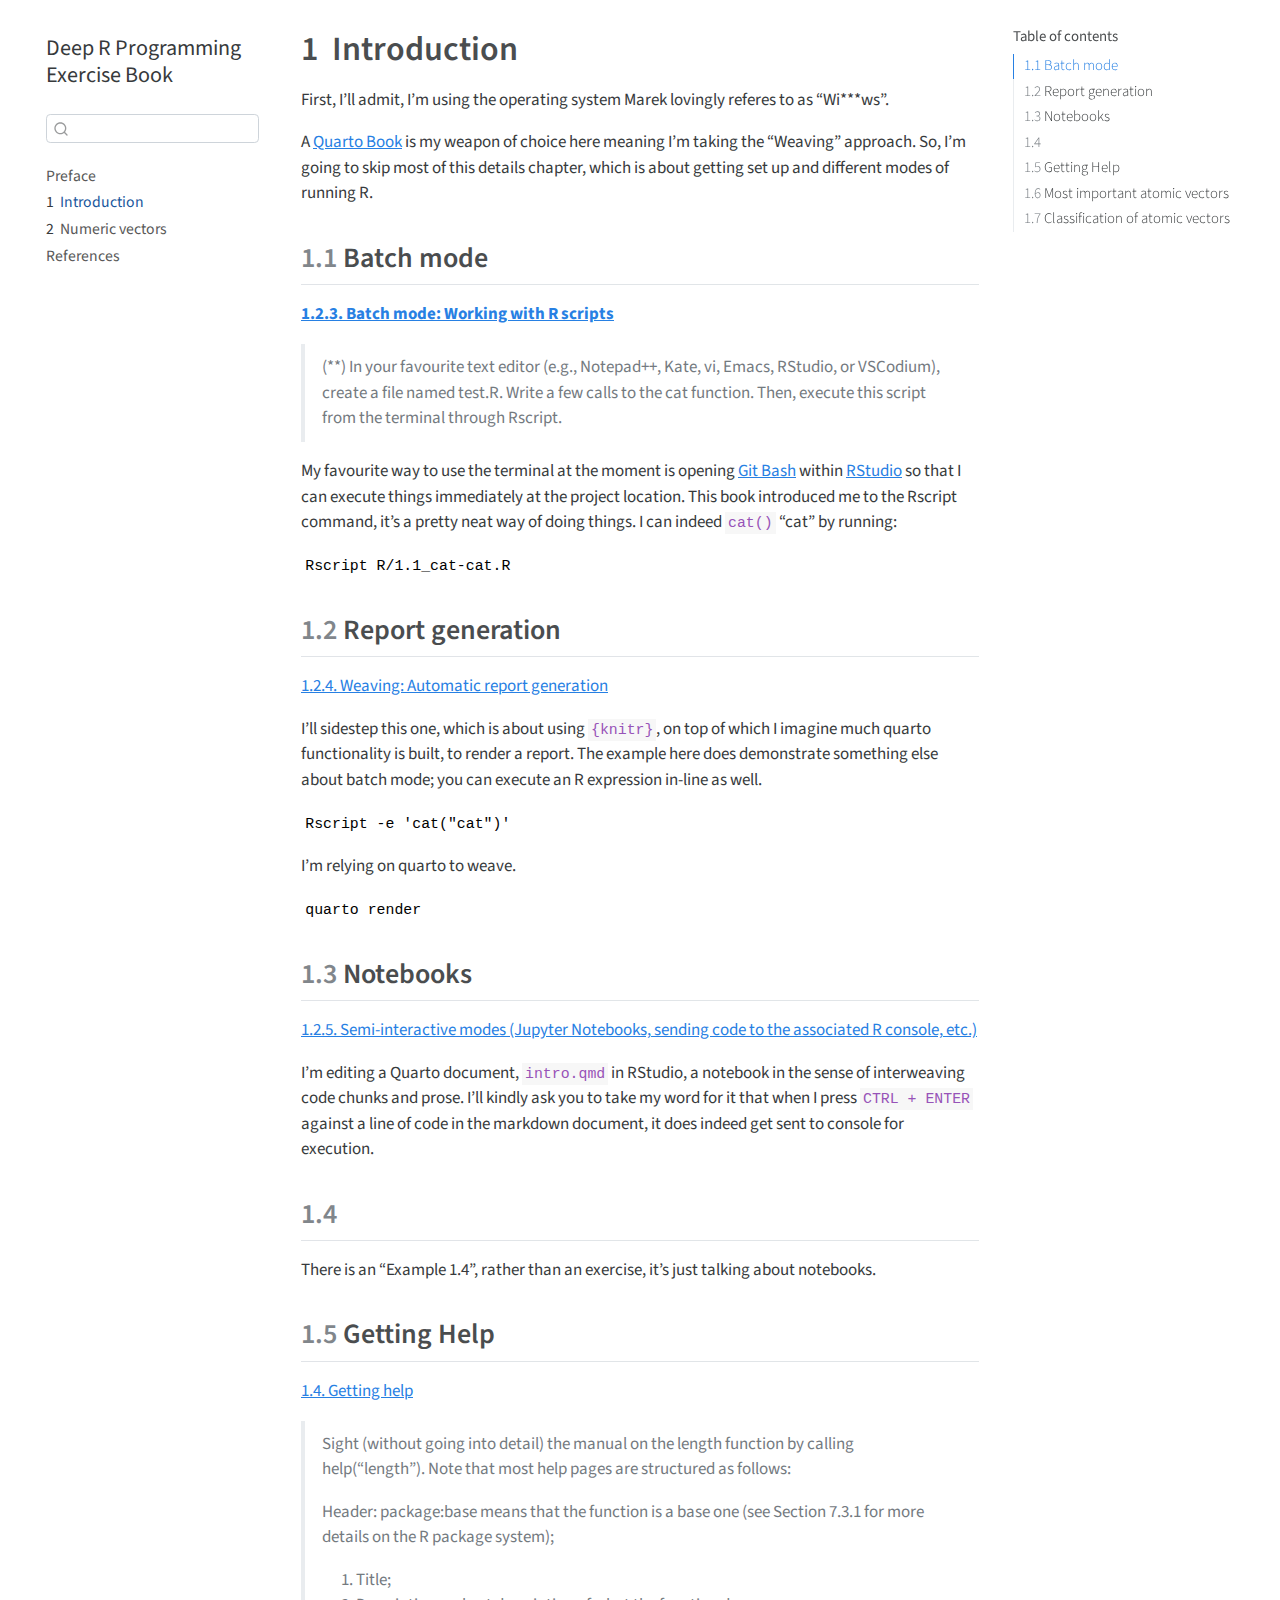
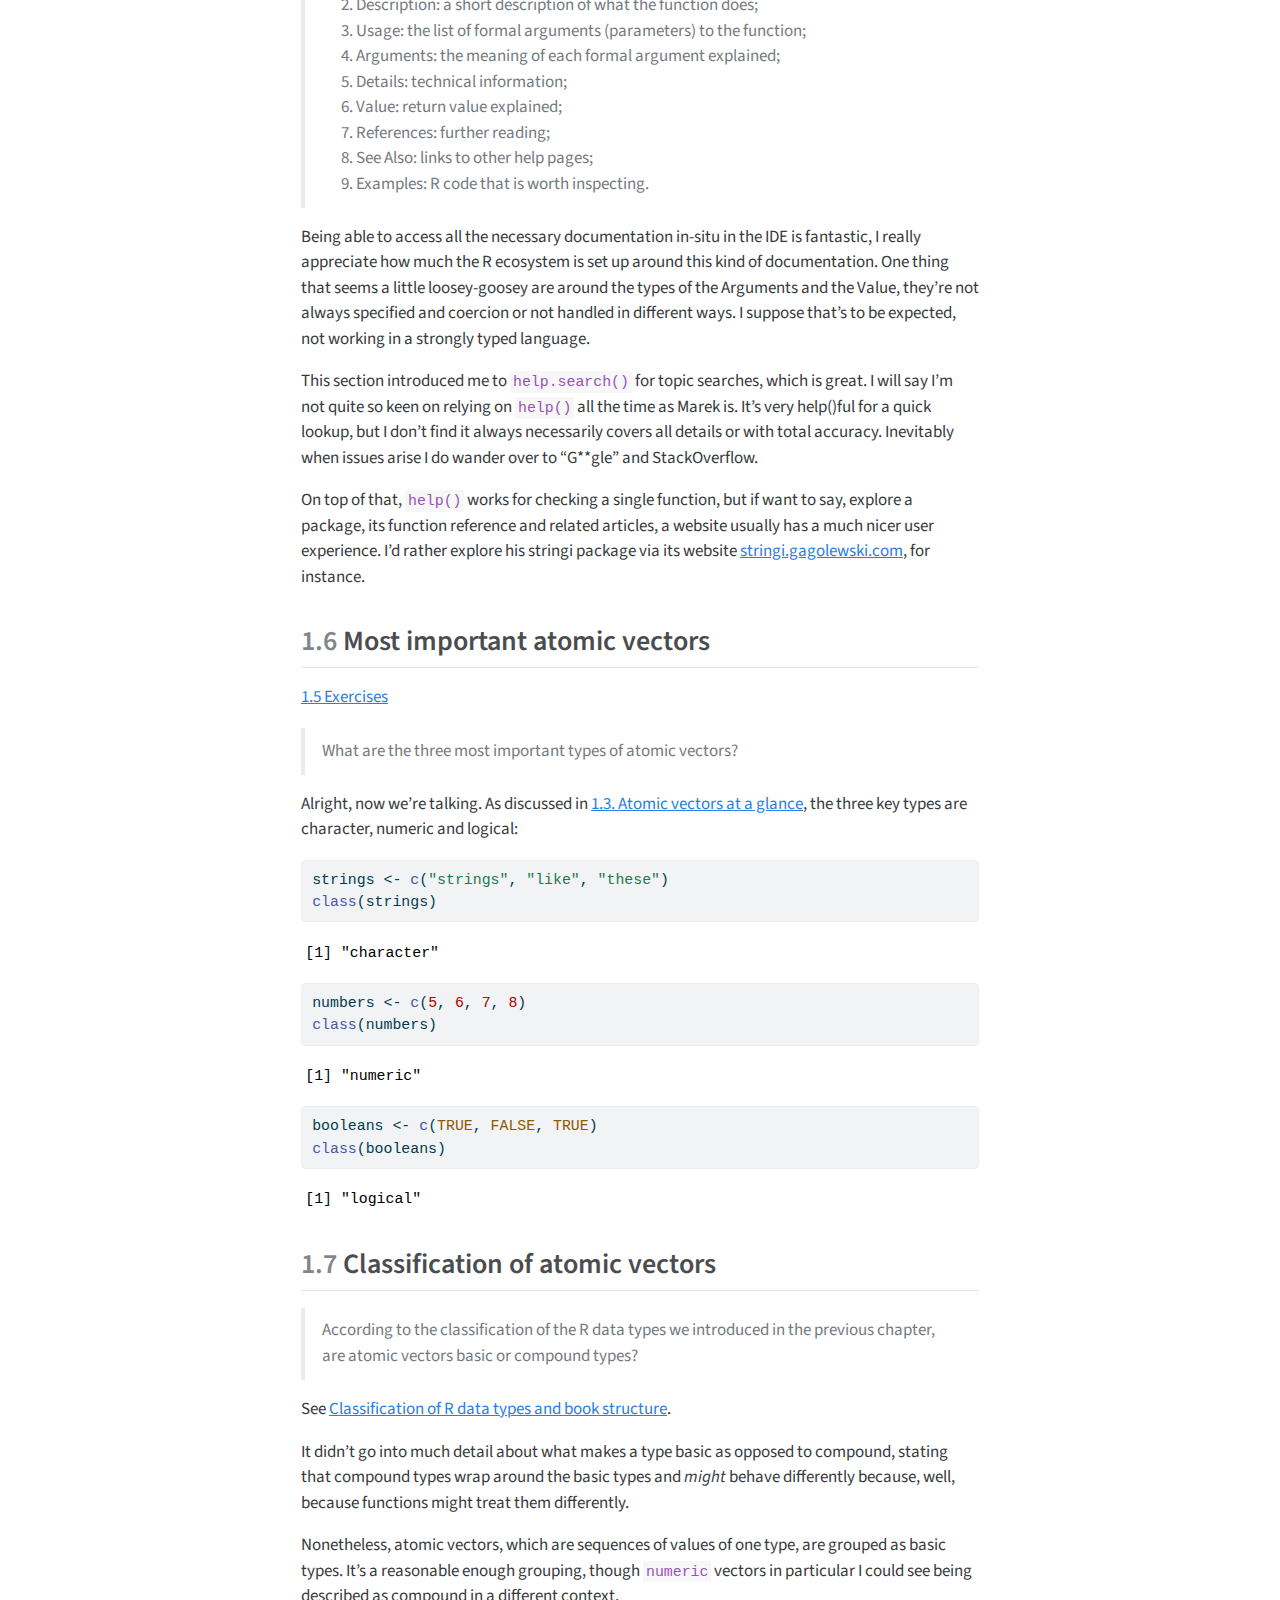
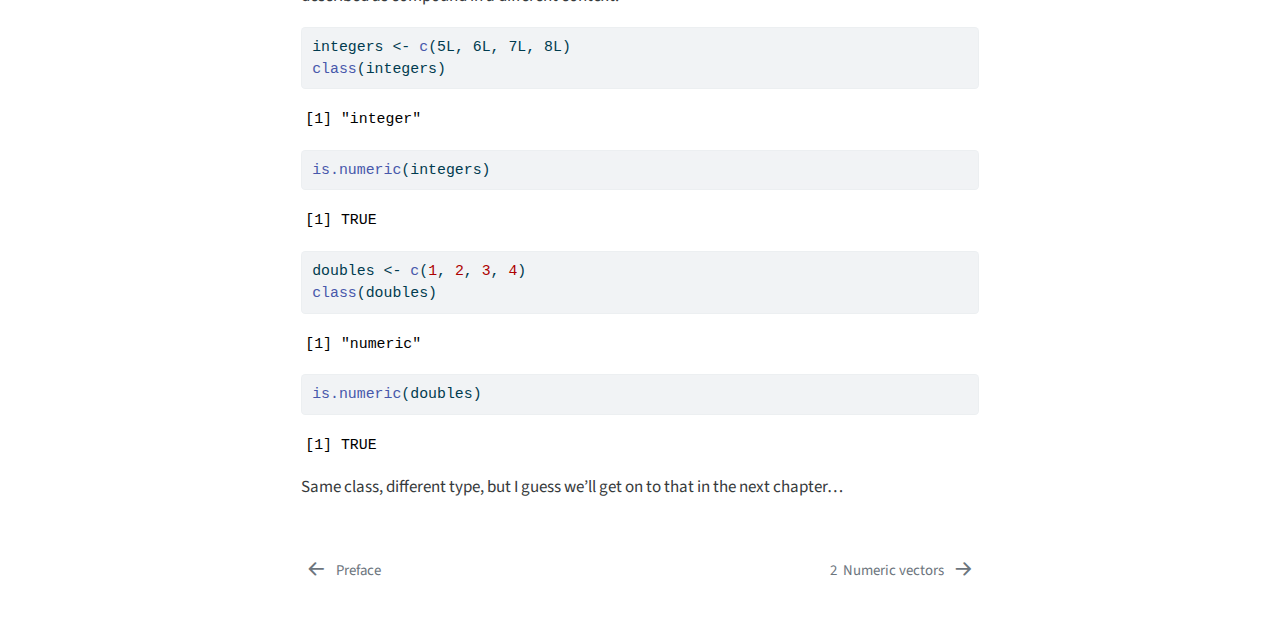
==== commit 0cb9597e: "Update title" ====
--- a/docs/intro.html
+++ b/docs/intro.html
@@ -7,7 +7,7 @@
 <meta name="viewport" content="width=device-width, initial-scale=1.0, user-scalable=yes">
 
 
-<title>Deep R Programming Excercise Book - 1&nbsp; Introduction</title>
+<title>Deep R Programming Exercise Book - 1&nbsp; Introduction</title>
 <style>
 code{white-space: pre-wrap;}
 span.smallcaps{font-variant: small-caps;}
@@ -122,7 +122,7 @@
   <nav id="quarto-sidebar" class="sidebar collapse collapse-horizontal sidebar-navigation floating overflow-auto">
     <div class="pt-lg-2 mt-2 text-left sidebar-header">
     <div class="sidebar-title mb-0 py-0">
-      <a href="./">Deep R Programming Excercise Book</a> 
+      <a href="./">Deep R Programming Exercise Book</a> 
     </div>
       </div>
         <div class="mt-2 flex-shrink-0 align-items-center">
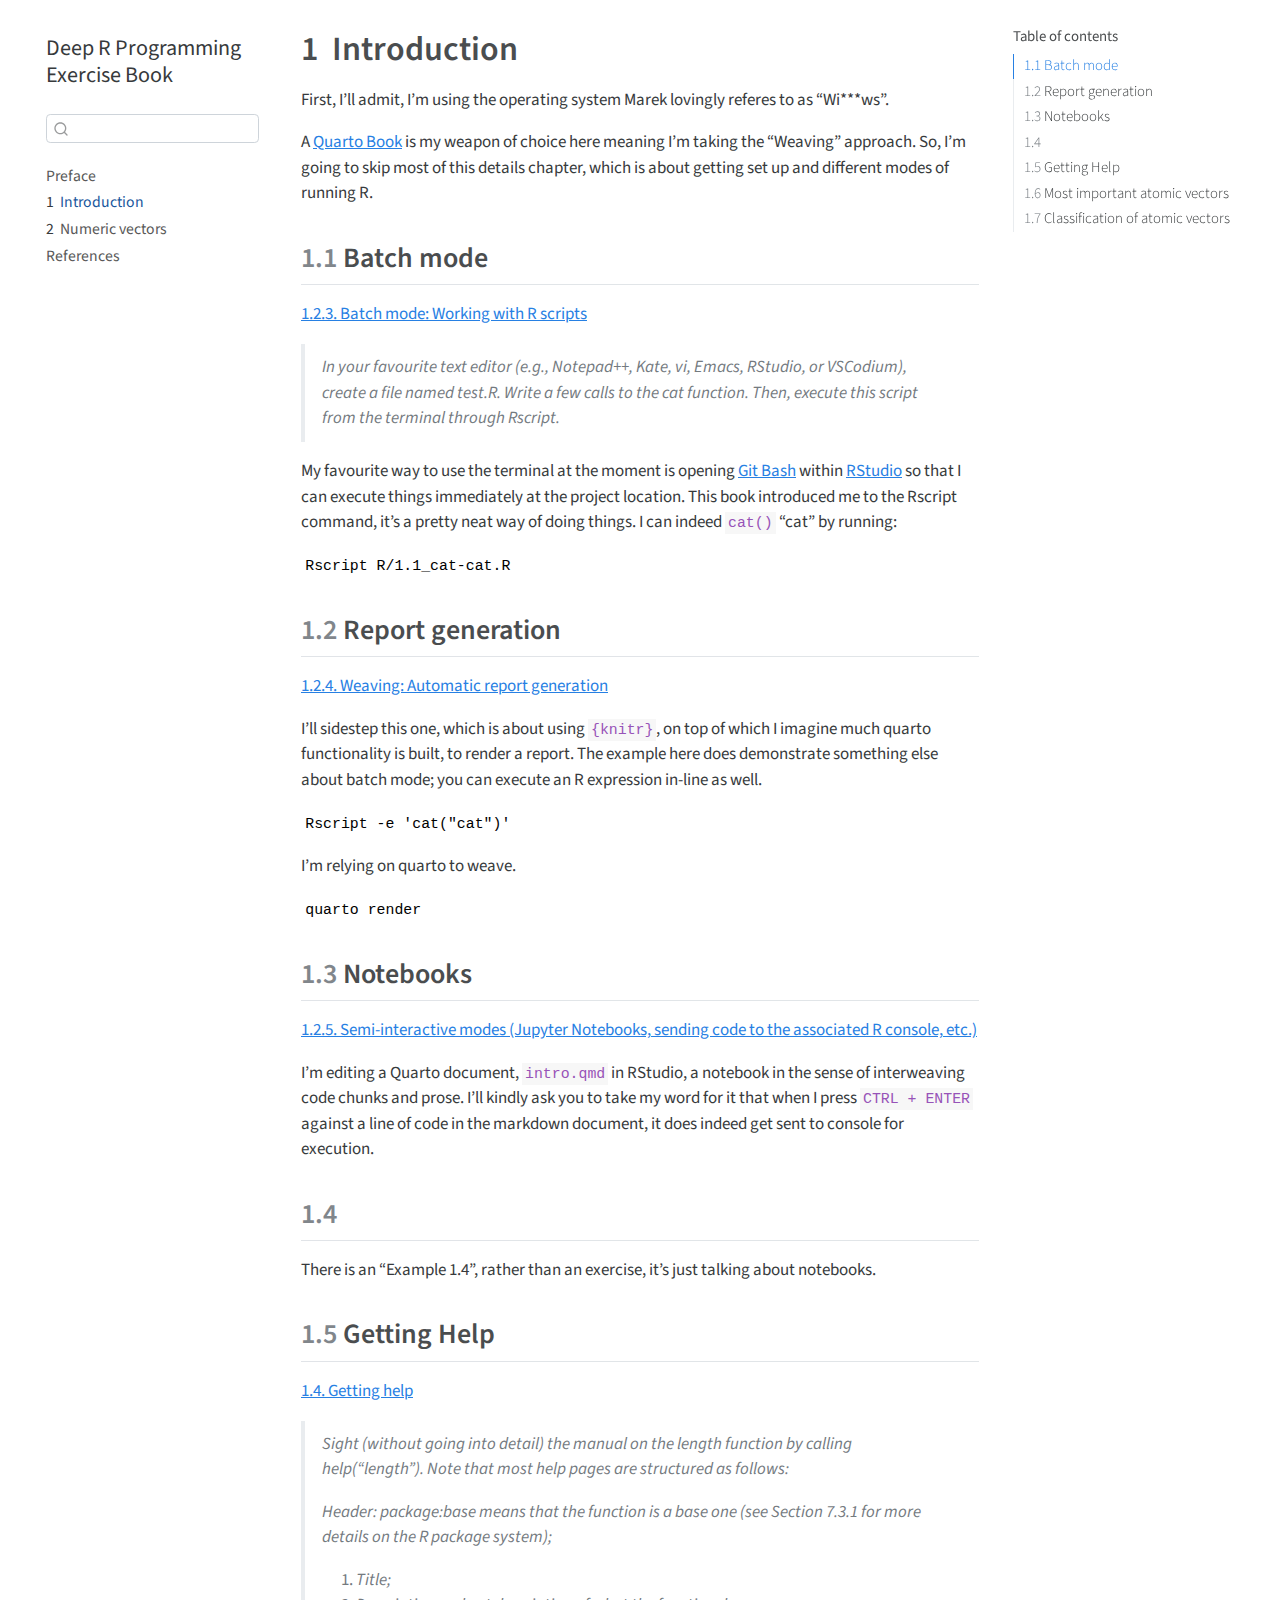
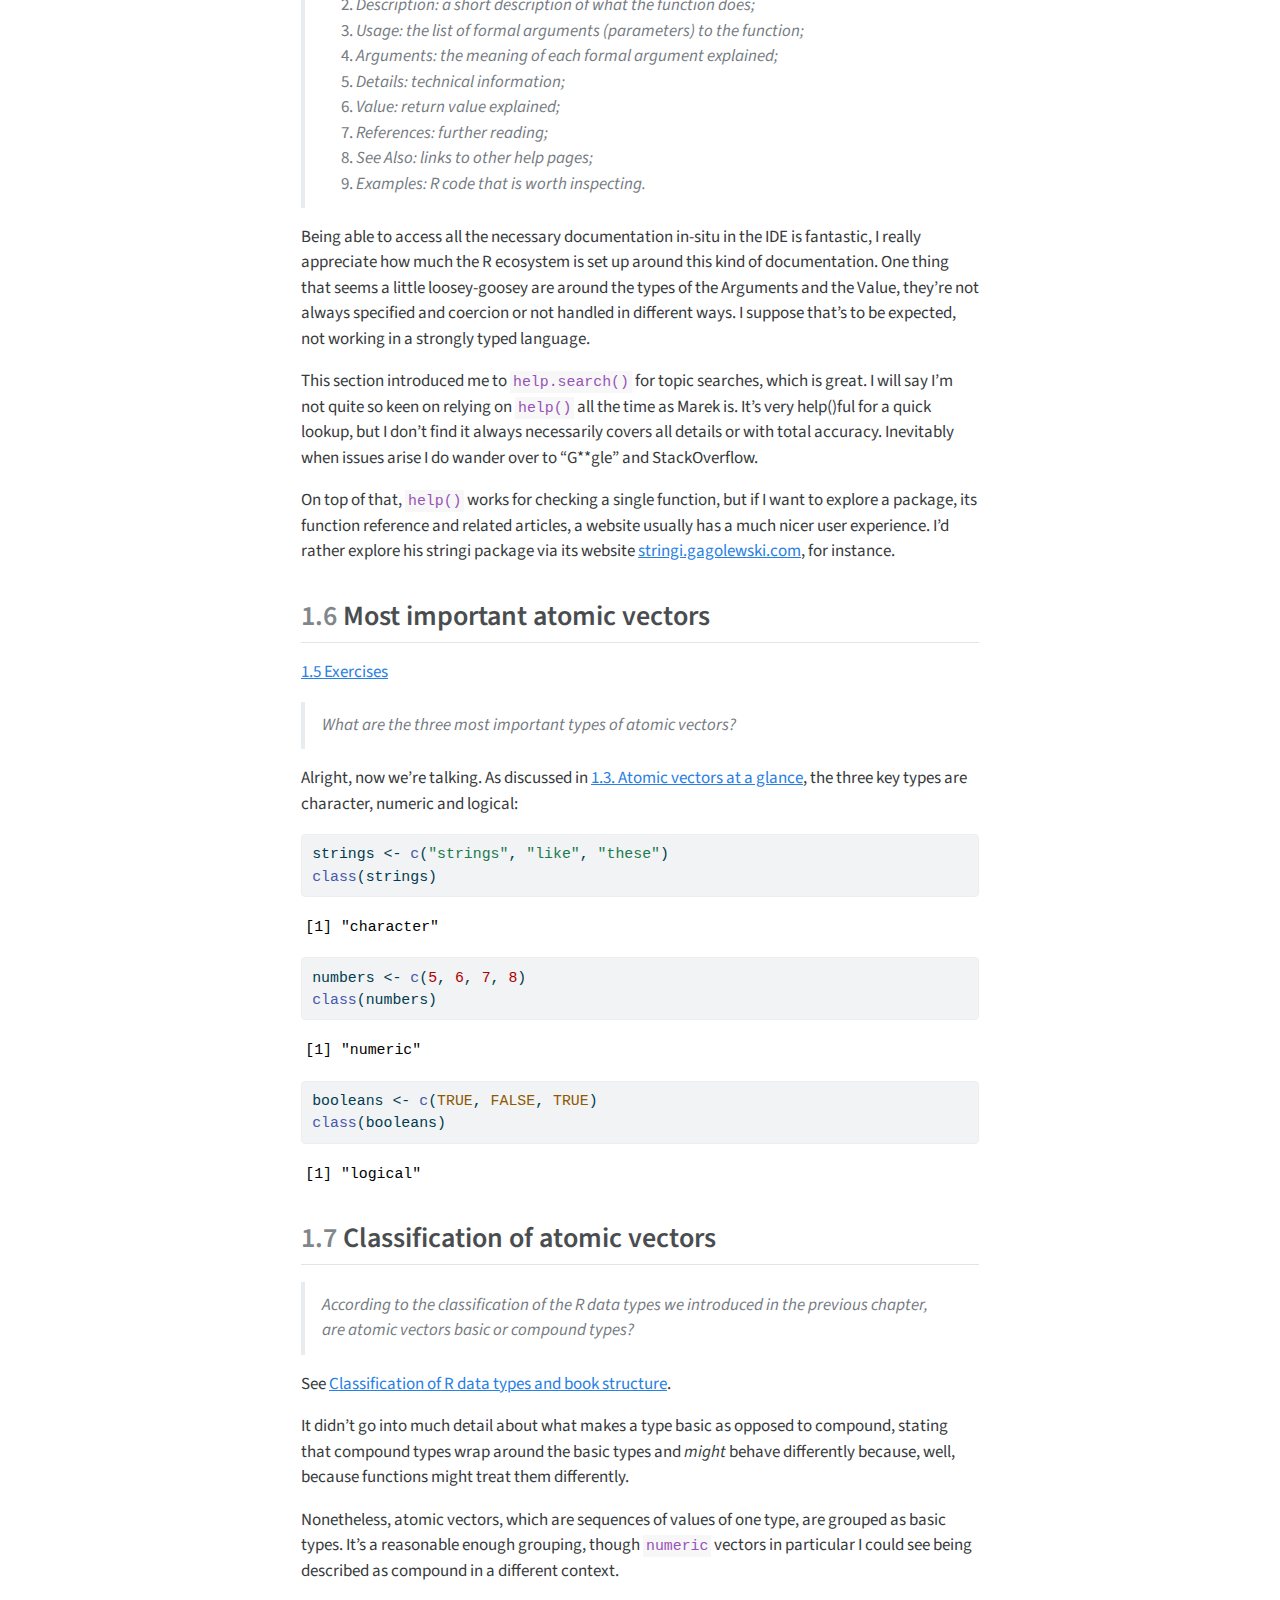
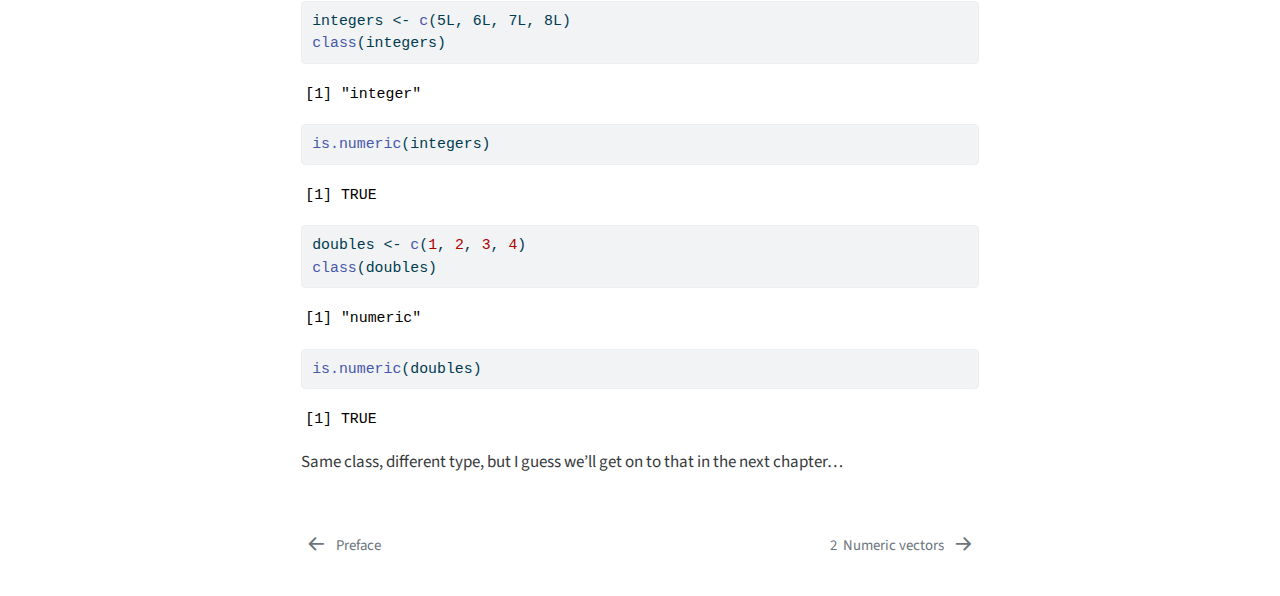
==== commit 1c8ba6c1: "Add footnote on mode()" ====
--- a/docs/intro.html
+++ b/docs/intro.html
@@ -200,9 +200,9 @@
 <p>A <a href="https://quarto.org/docs/books/">Quarto Book</a> is my weapon of choice here meaning I’m taking the “Weaving” approach. So, I’m going to skip most of this details chapter, which is about getting set up and different modes of running R.</p>
 <section id="batch-mode" class="level2" data-number="1.1">
 <h2 data-number="1.1" class="anchored" data-anchor-id="batch-mode"><span class="header-section-number">1.1</span> Batch mode</h2>
-<p><a href="https://deepr.gagolewski.com/chapter/110-basics.html#batch-mode-working-with-r-scripts"><strong>1.2.3. Batch mode: Working with R scripts</strong></a></p>
+<p><a href="https://deepr.gagolewski.com/chapter/110-basics.html#batch-mode-working-with-r-scripts">1.2.3. Batch mode: Working with R scripts</a></p>
 <blockquote class="blockquote">
-<p>(**) In your favourite text editor (e.g., Notepad++, Kate, vi, Emacs, RStudio, or VSCodium), create a file named test.R. Write a few calls to the cat function. Then, execute this script from the terminal through Rscript.</p>
+<p><em>In your favourite text editor (e.g., Notepad++, Kate, vi, Emacs, RStudio, or VSCodium), create a file named test.R. Write a few calls to the cat function. Then, execute this script from the terminal through Rscript.</em></p>
 </blockquote>
 <p>My favourite way to use the terminal at the moment is opening <a href="https://gitforwindows.org/">Git Bash</a> within <a href="https://posit.co/download/rstudio-desktop/">RStudio</a> so that I can execute things immediately at the project location. This book introduced me to the Rscript command, it’s a pretty neat way of doing things. I can indeed <code>cat()</code> “cat” by running:</p>
 <pre><code>Rscript R/1.1_cat-cat.R</code></pre>
@@ -228,29 +228,29 @@
 <h2 data-number="1.5" class="anchored" data-anchor-id="getting-help"><span class="header-section-number">1.5</span> Getting Help</h2>
 <p><a href="https://deepr.gagolewski.com/chapter/110-basics.html#exercises">1.4. Getting help</a></p>
 <blockquote class="blockquote">
-<p>Sight (without going into detail) the manual on the length function by calling help(“length”). Note that most help pages are structured as follows:</p>
-<p>Header: package:base means that the function is a base one (see Section 7.3.1 for more details on the R package system);</p>
+<p><em>Sight (without going into detail) the manual on the length function by calling help(“length”). Note that most help pages are structured as follows:</em></p>
+<p><em>Header: package:base means that the function is a base one (see Section 7.3.1 for more details on the R package system);</em></p>
 <ol type="1">
-<li><p>Title;</p></li>
-<li><p>Description: a short description of what the function does;</p></li>
-<li><p>Usage: the list of formal arguments (parameters) to the function;</p></li>
-<li><p>Arguments: the meaning of each formal argument explained;</p></li>
-<li><p>Details: technical information;</p></li>
-<li><p>Value: return value explained;</p></li>
-<li><p>References: further reading;</p></li>
-<li><p>See Also: links to other help pages;</p></li>
-<li><p>Examples: R code that is worth inspecting.</p></li>
+<li><p><em>Title;</em></p></li>
+<li><p><em>Description: a short description of what the function does;</em></p></li>
+<li><p><em>Usage: the list of formal arguments (parameters) to the function;</em></p></li>
+<li><p><em>Arguments: the meaning of each formal argument explained;</em></p></li>
+<li><p><em>Details: technical information;</em></p></li>
+<li><p><em>Value: return value explained;</em></p></li>
+<li><p><em>References: further reading;</em></p></li>
+<li><p><em>See Also: links to other help pages;</em></p></li>
+<li><p><em>Examples: R code that is worth inspecting.</em></p></li>
 </ol>
 </blockquote>
 <p>Being able to access all the necessary documentation in-situ in the IDE is fantastic, I really appreciate how much the R ecosystem is set up around this kind of documentation. One thing that seems a little loosey-goosey are around the types of the Arguments and the Value, they’re not always specified and coercion or not handled in different ways. I suppose that’s to be expected, not working in a strongly typed language.</p>
 <p>This section introduced me to <code>help.search()</code> for topic searches, which is great. I will say I’m not quite so keen on relying on <code>help()</code> all the time as Marek is. It’s very help()ful for a quick lookup, but I don’t find it always necessarily covers all details or with total accuracy. Inevitably when issues arise I do wander over to “G**gle” and StackOverflow.</p>
-<p>On top of that, <code>help()</code> works for checking a single function, but if want to say, explore a package, its function reference and related articles, a website usually has a much nicer user experience. I’d rather explore his stringi package via its website <a href="https://stringi.gagolewski.com" title="stringi website">stringi.gagolewski.com</a>, for instance.</p>
+<p>On top of that, <code>help()</code> works for checking a single function, but if I want to explore a package, its function reference and related articles, a website usually has a much nicer user experience. I’d rather explore his stringi package via its website <a href="https://stringi.gagolewski.com" title="stringi website">stringi.gagolewski.com</a>, for instance.</p>
 </section>
 <section id="most-important-atomic-vectors" class="level2" data-number="1.6">
 <h2 data-number="1.6" class="anchored" data-anchor-id="most-important-atomic-vectors"><span class="header-section-number">1.6</span> Most important atomic vectors</h2>
 <p><a href="https://deepr.gagolewski.com/chapter/110-basics.html#exercises">1.5 Exercises</a></p>
 <blockquote class="blockquote">
-<p>What are the three most important types of atomic vectors?</p>
+<p><em>What are the three most important types of atomic vectors?</em></p>
 </blockquote>
 <p>Alright, now we’re talking. As discussed in <a href="https://deepr.gagolewski.com/chapter/110-basics.html#atomic-vectors-at-a-glance">1.3. Atomic vectors at a glance</a>, the three key types are character, numeric and logical:</p>
 <div class="cell">
@@ -274,7 +274,7 @@
 <section id="classification-of-atomic-vectors" class="level2" data-number="1.7">
 <h2 data-number="1.7" class="anchored" data-anchor-id="classification-of-atomic-vectors"><span class="header-section-number">1.7</span> Classification of atomic vectors</h2>
 <blockquote class="blockquote">
-<p>According to the classification of the R data types we introduced in the previous chapter, are atomic vectors basic or compound types?</p>
+<p><em>According to the classification of the R data types we introduced in the previous chapter, are atomic vectors basic or compound types?</em></p>
 </blockquote>
 <p>See <a href="https://deepr.gagolewski.com/chapter/000-preface.html#classification-of-r-data-types-and-book-structure">Classification of R data types and book structure</a>.</p>
 <p>It didn’t go into much detail about what makes a type basic as opposed to compound, stating that compound types wrap around the basic types and <em>might</em> behave differently because, well, because functions might treat them differently.</p>
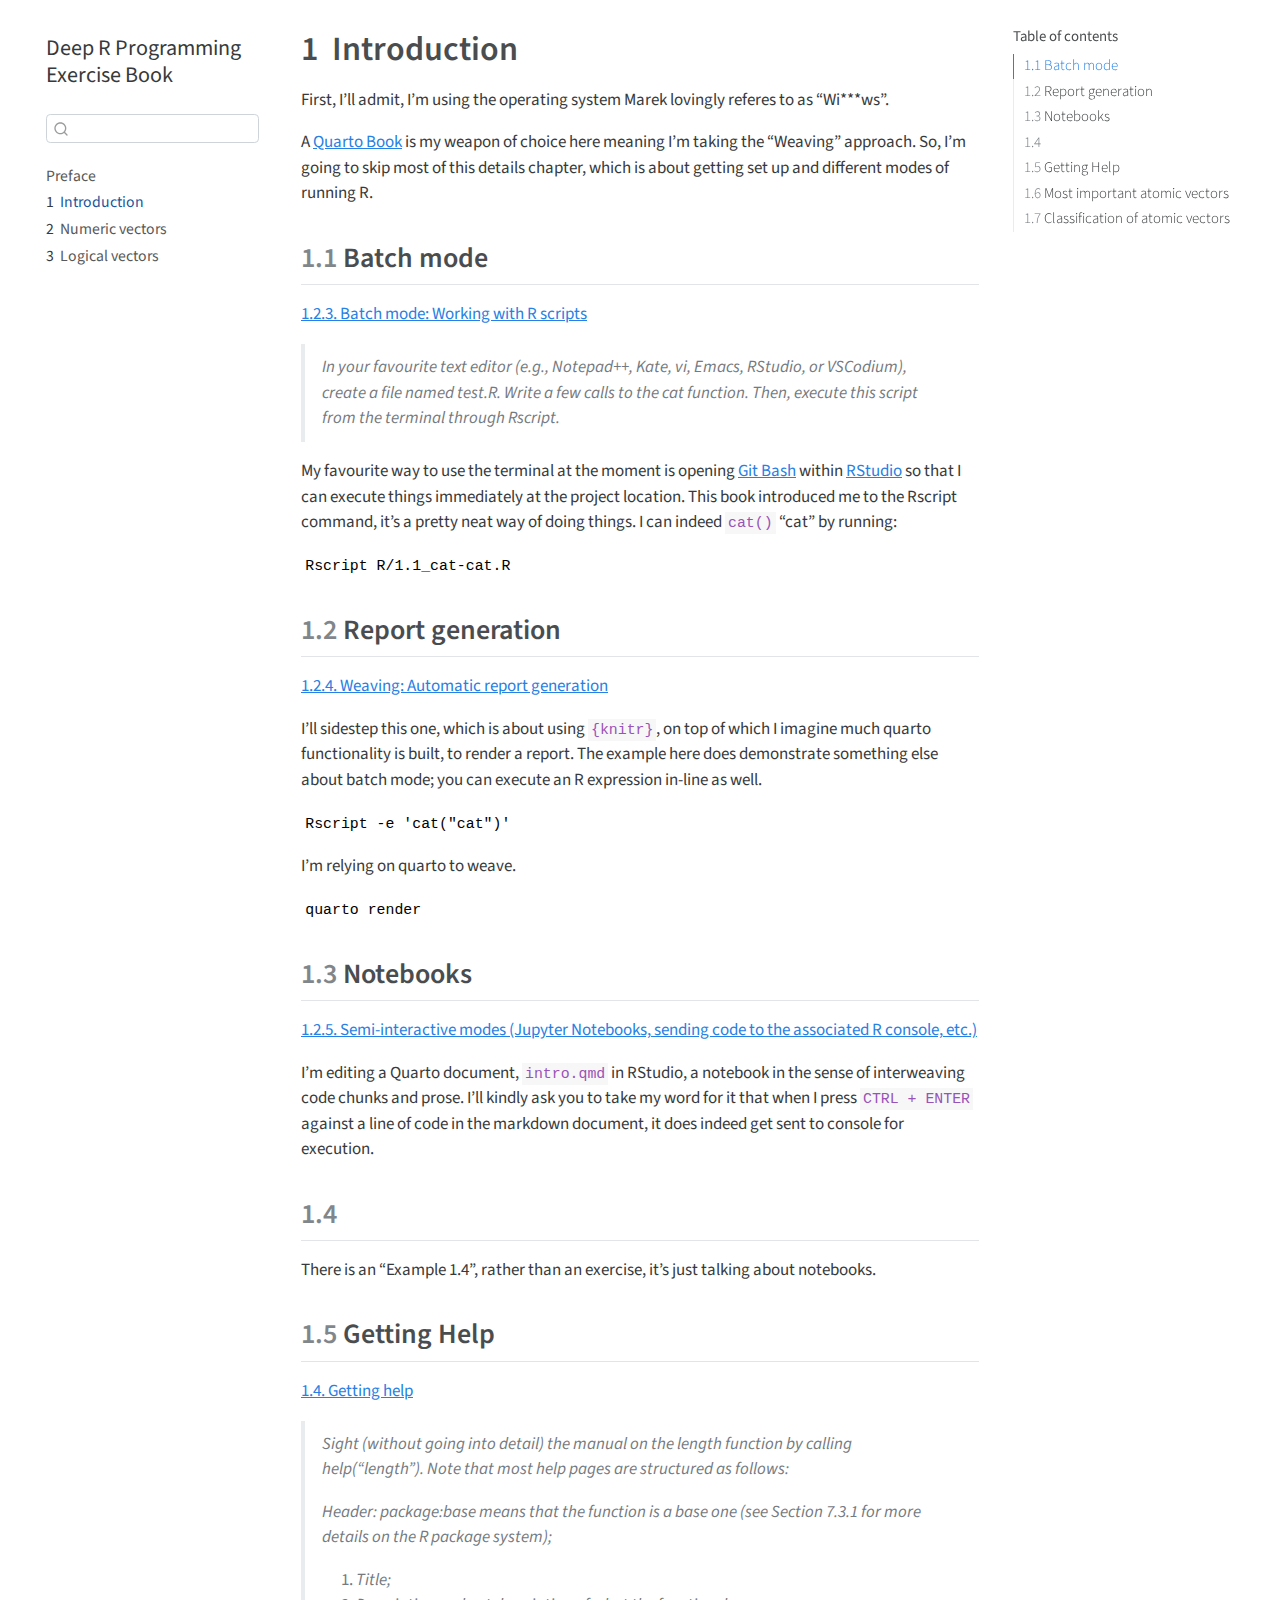
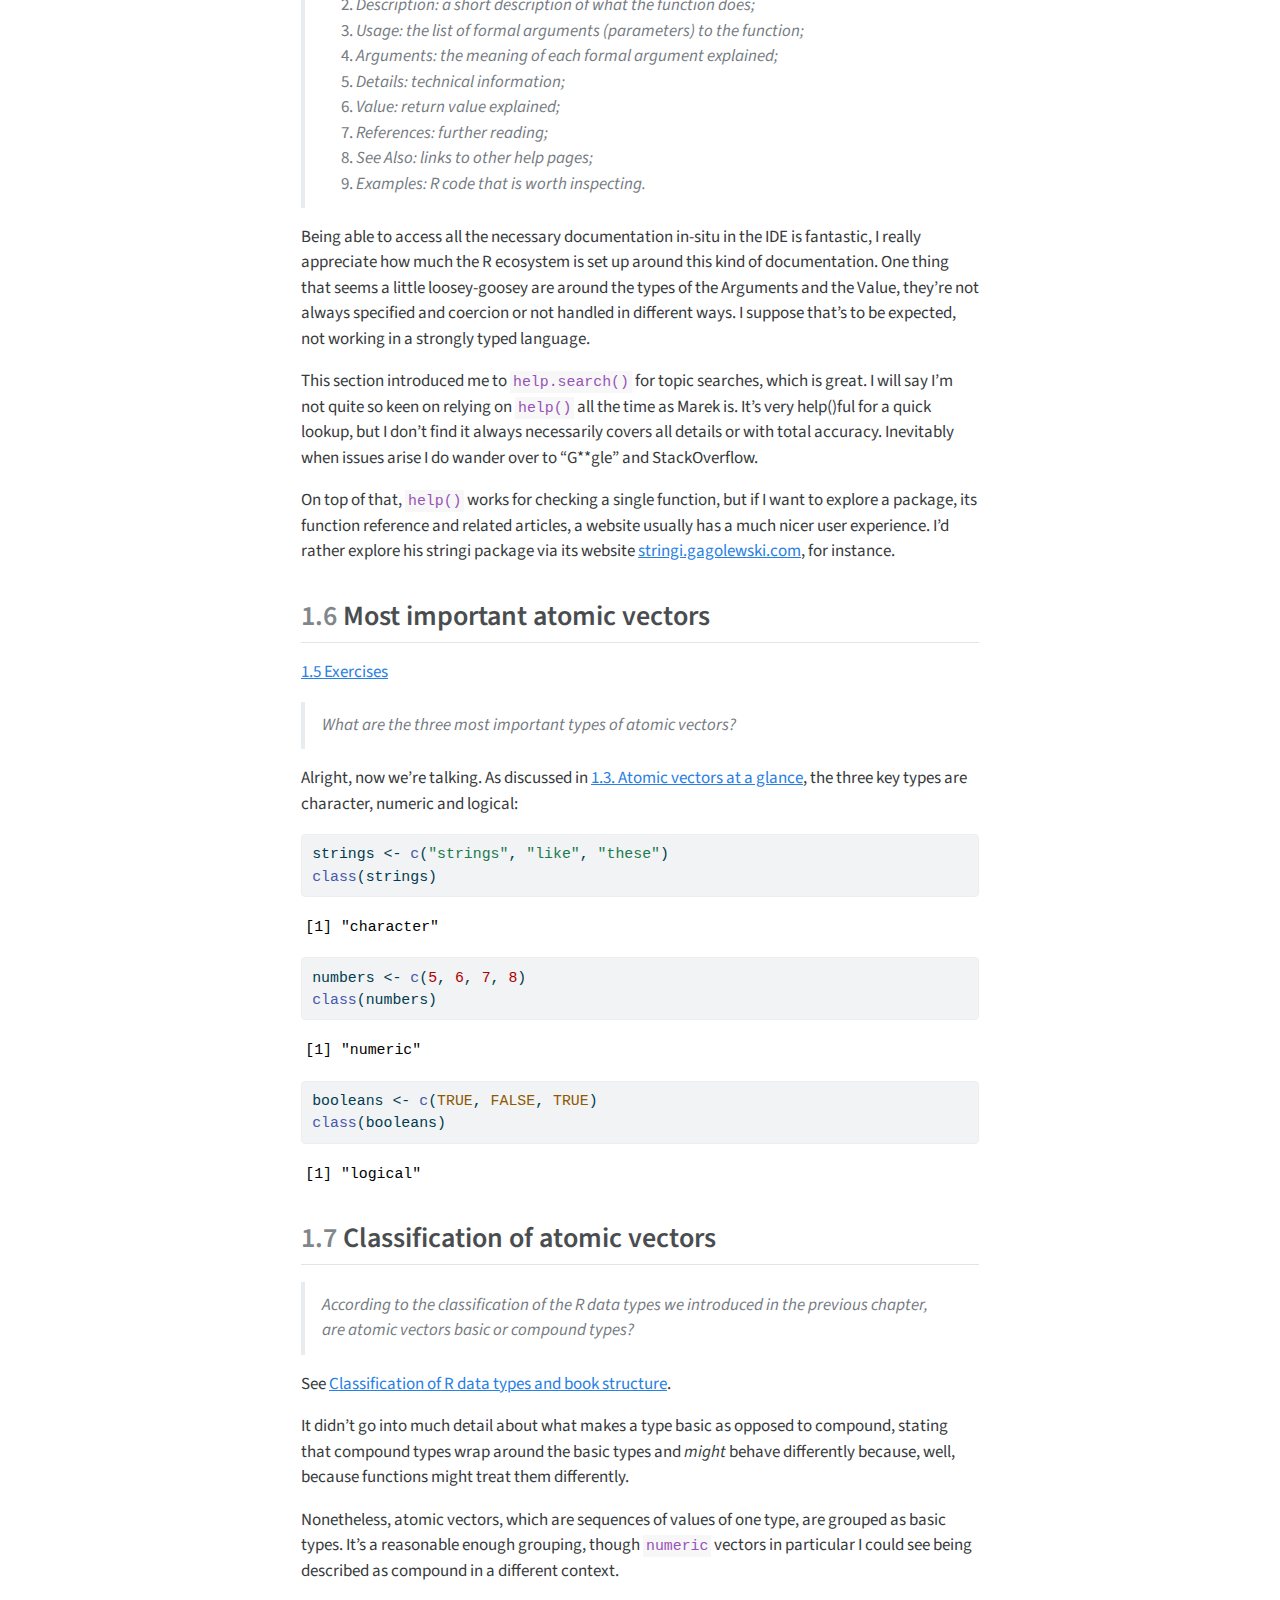
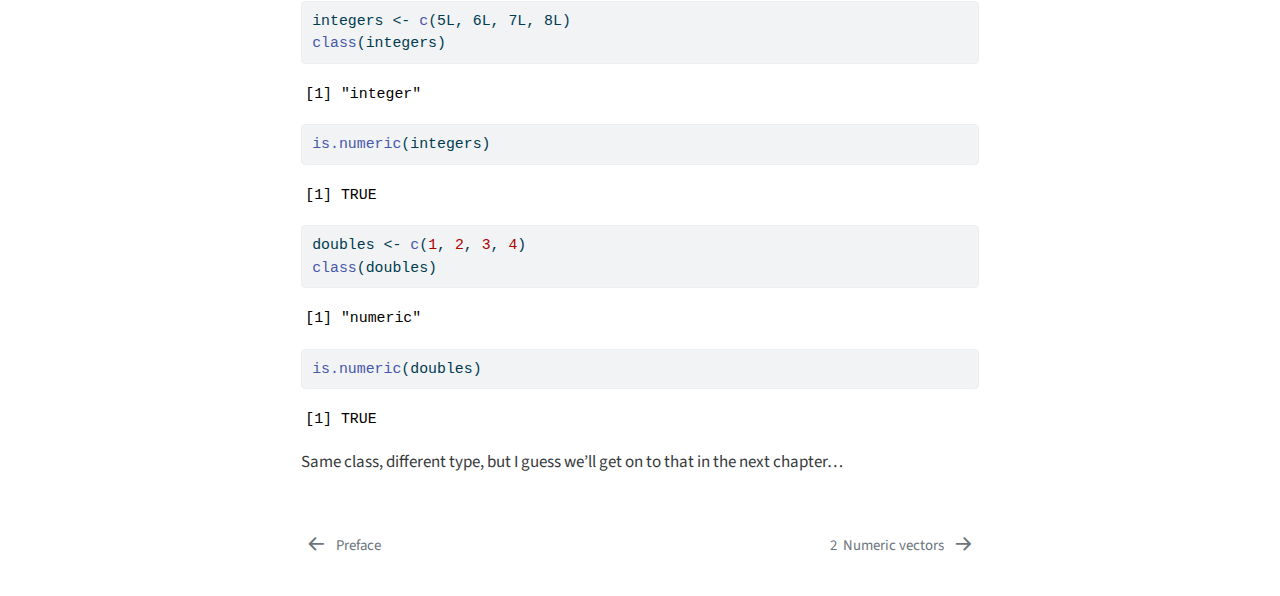
==== commit d317d8e1: "Add logical vectors chapter and exercise 3.1" ====
--- a/docs/intro.html
+++ b/docs/intro.html
@@ -152,8 +152,8 @@
 </li>
         <li class="sidebar-item">
   <div class="sidebar-item-container"> 
-  <a href="./references.html" class="sidebar-item-text sidebar-link">
- <span class="menu-text">References</span></a>
+  <a href="./logical.html" class="sidebar-item-text sidebar-link">
+ <span class="menu-text"><span class="chapter-number">3</span>&nbsp; <span class="chapter-title">Logical vectors</span></span></a>
   </div>
 </li>
     </ul>
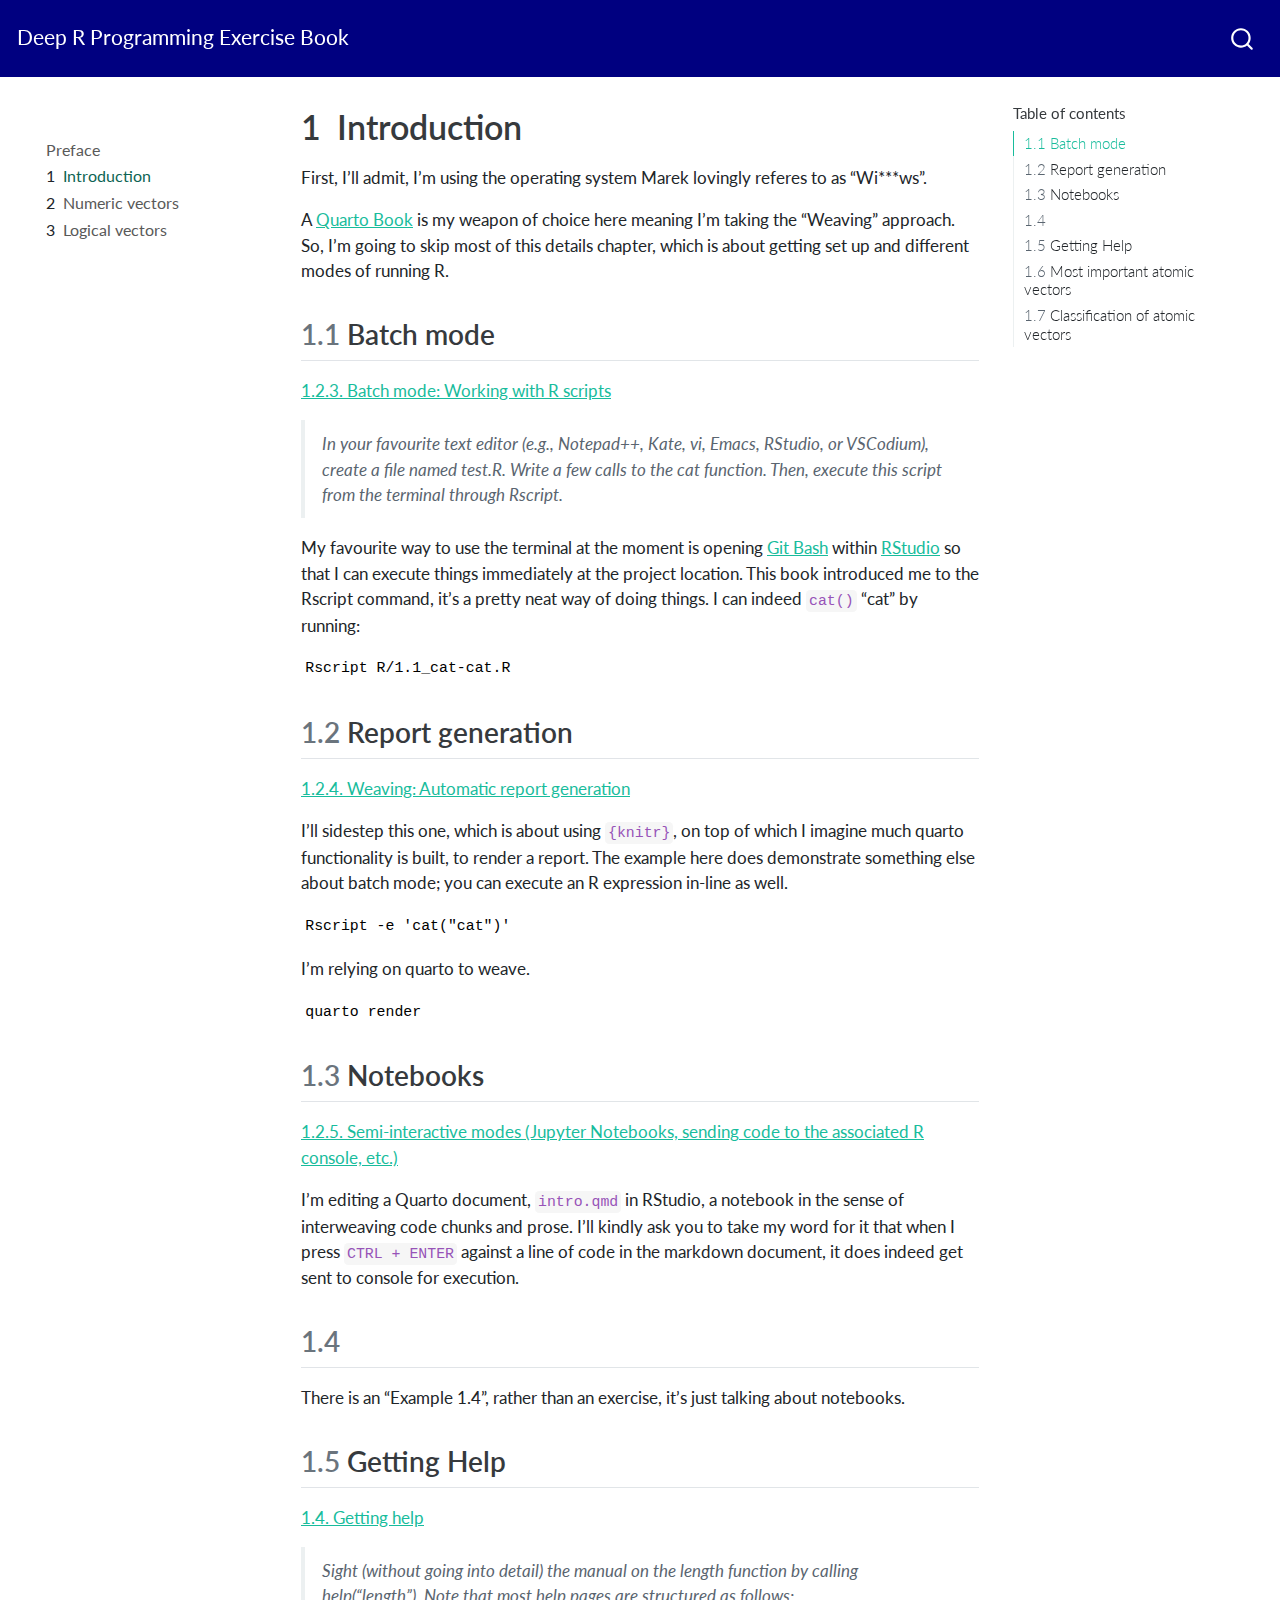
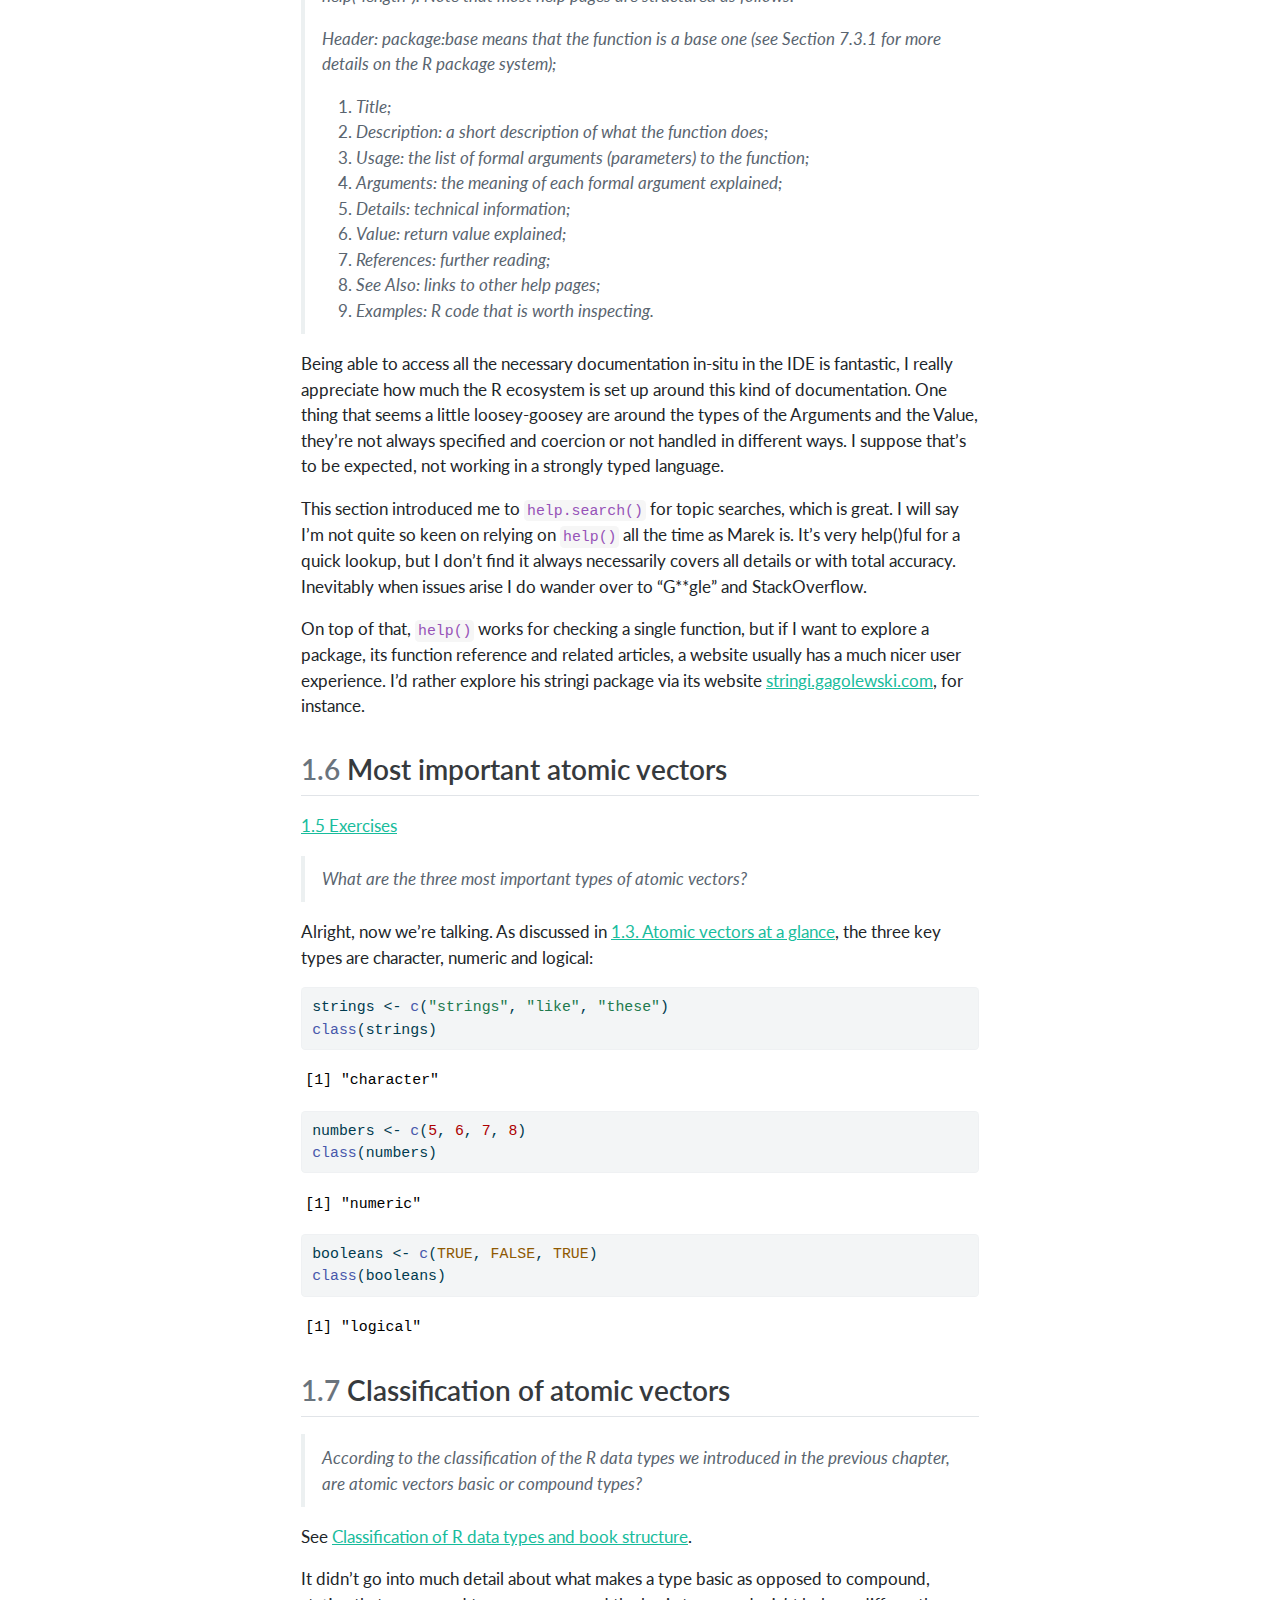
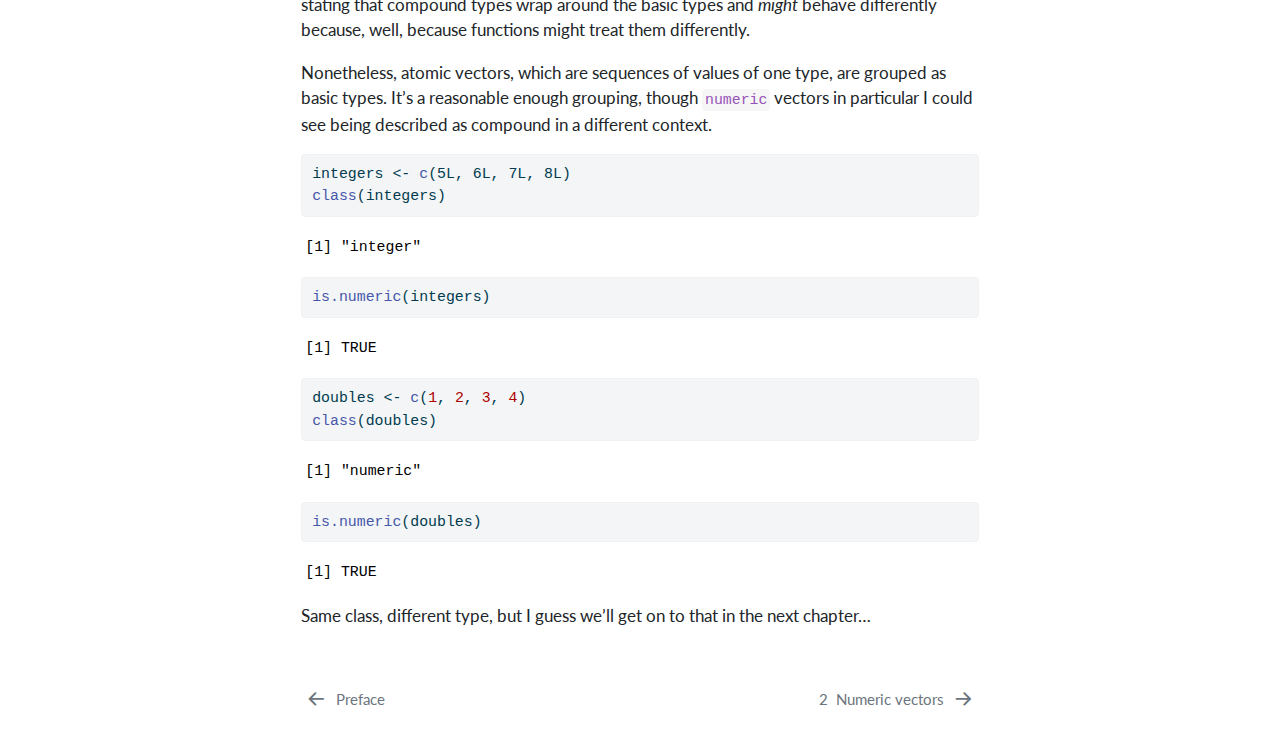
==== commit 378e8fc8: "Add some colour" ====
--- a/docs/intro.html
+++ b/docs/intro.html
@@ -76,11 +76,11 @@
 <link href="site_libs/bootstrap/bootstrap-icons.css" rel="stylesheet">
 <link href="site_libs/bootstrap/bootstrap.min.css" rel="stylesheet" id="quarto-bootstrap" data-mode="light">
 <script id="quarto-search-options" type="application/json">{
-  "location": "sidebar",
+  "location": "navbar",
   "copy-button": false,
   "collapse-after": 3,
-  "panel-placement": "start",
-  "type": "textbox",
+  "panel-placement": "end",
+  "type": "overlay",
   "limit": 20,
   "language": {
     "search-no-results-text": "No results",
@@ -98,10 +98,22 @@
 
 </head>
 
-<body class="nav-sidebar floating">
+<body class="nav-sidebar floating nav-fixed">
 
 <div id="quarto-search-results"></div>
   <header id="quarto-header" class="headroom fixed-top">
+    <nav class="navbar navbar-expand-lg navbar-dark ">
+      <div class="navbar-container container-fluid">
+      <div class="navbar-brand-container">
+    <a class="navbar-brand" href="./index.html">
+    <span class="navbar-title">Deep R Programming Exercise Book</span>
+    </a>
+  </div>
+        <div class="quarto-navbar-tools ms-auto">
+</div>
+          <div id="quarto-search" class="" title="Search"></div>
+      </div> <!-- /container-fluid -->
+    </nav>
   <nav class="quarto-secondary-nav">
     <div class="container-fluid d-flex">
       <button type="button" class="quarto-btn-toggle btn" data-bs-toggle="collapse" data-bs-target="#quarto-sidebar,#quarto-sidebar-glass" aria-controls="quarto-sidebar" aria-expanded="false" aria-label="Toggle sidebar navigation" onclick="if (window.quartoToggleHeadroom) { window.quartoToggleHeadroom(); }">
@@ -117,14 +129,9 @@
   </nav>
 </header>
 <!-- content -->
-<div id="quarto-content" class="quarto-container page-columns page-rows-contents page-layout-article">
+<div id="quarto-content" class="quarto-container page-columns page-rows-contents page-layout-article page-navbar">
 <!-- sidebar -->
   <nav id="quarto-sidebar" class="sidebar collapse collapse-horizontal sidebar-navigation floating overflow-auto">
-    <div class="pt-lg-2 mt-2 text-left sidebar-header">
-    <div class="sidebar-title mb-0 py-0">
-      <a href="./">Deep R Programming Exercise Book</a> 
-    </div>
-      </div>
         <div class="mt-2 flex-shrink-0 align-items-center">
         <div class="sidebar-search">
         <div id="quarto-search" class="" title="Search"></div>
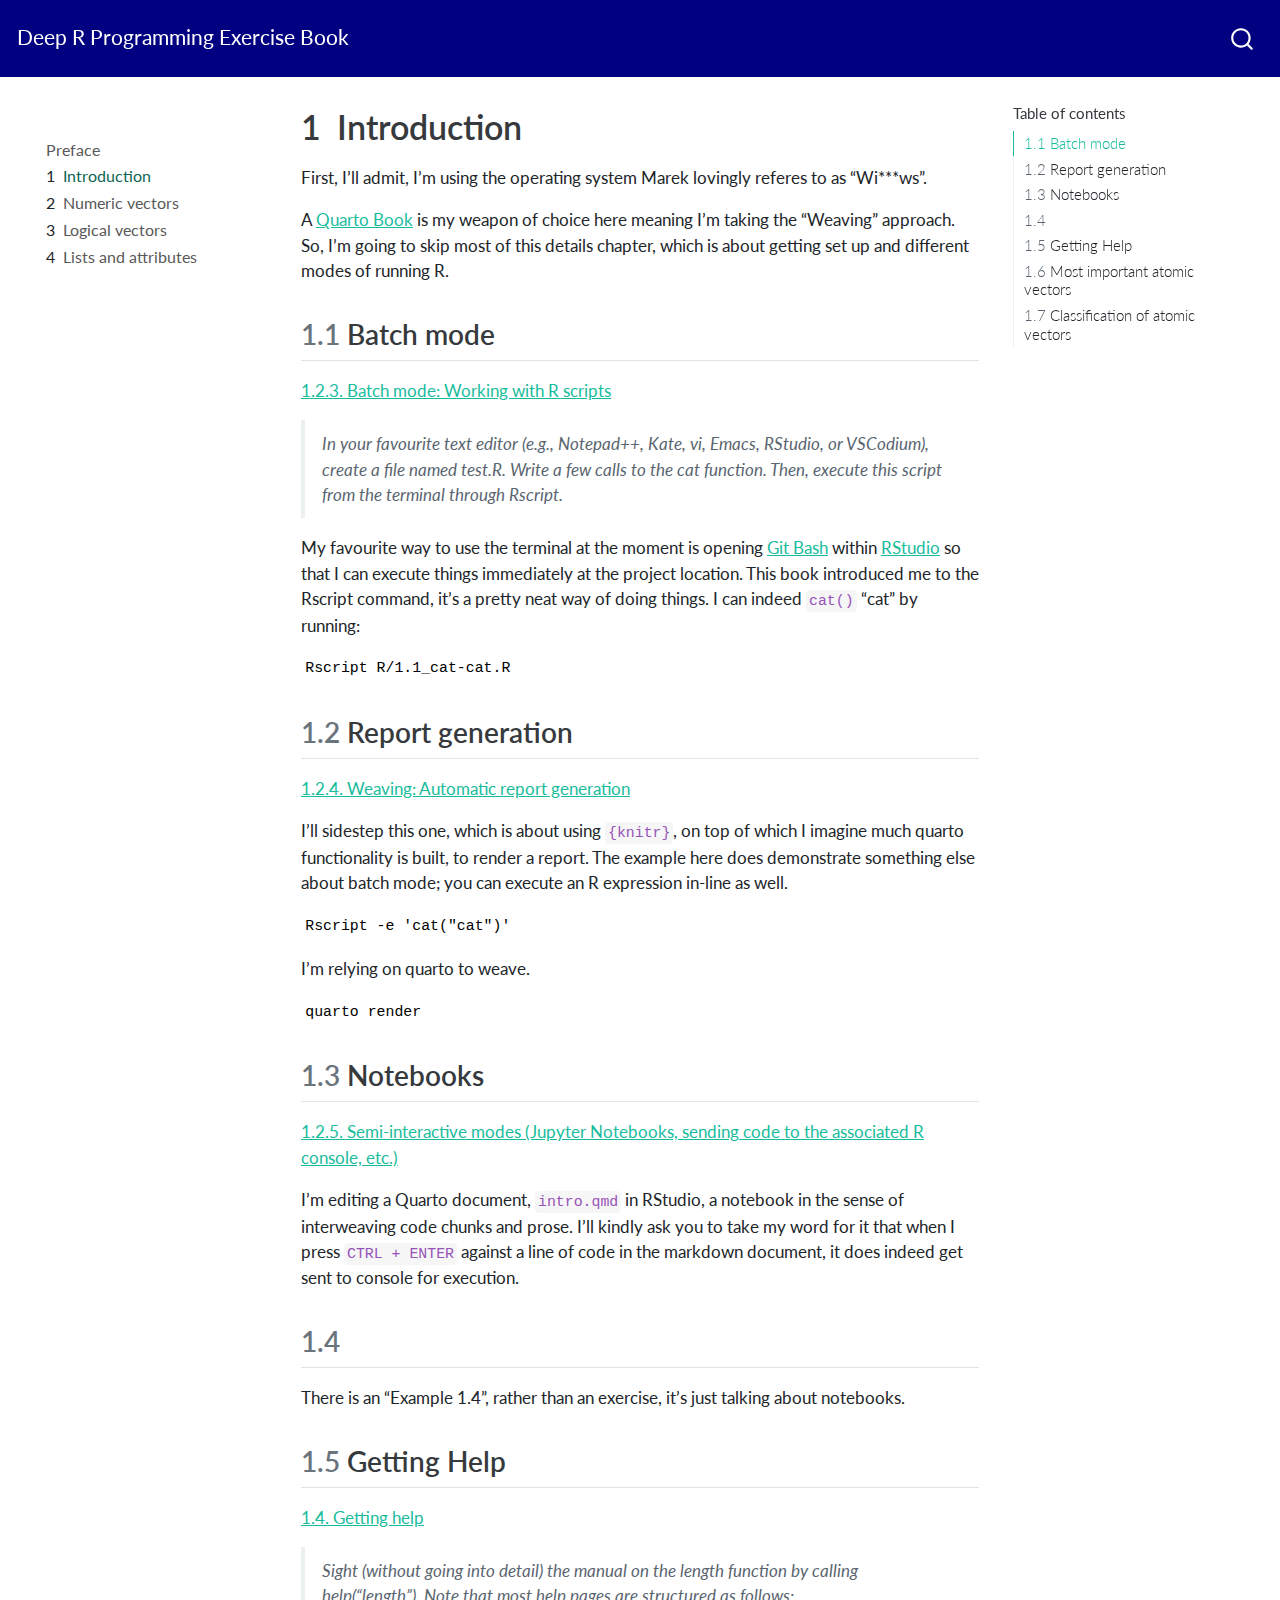
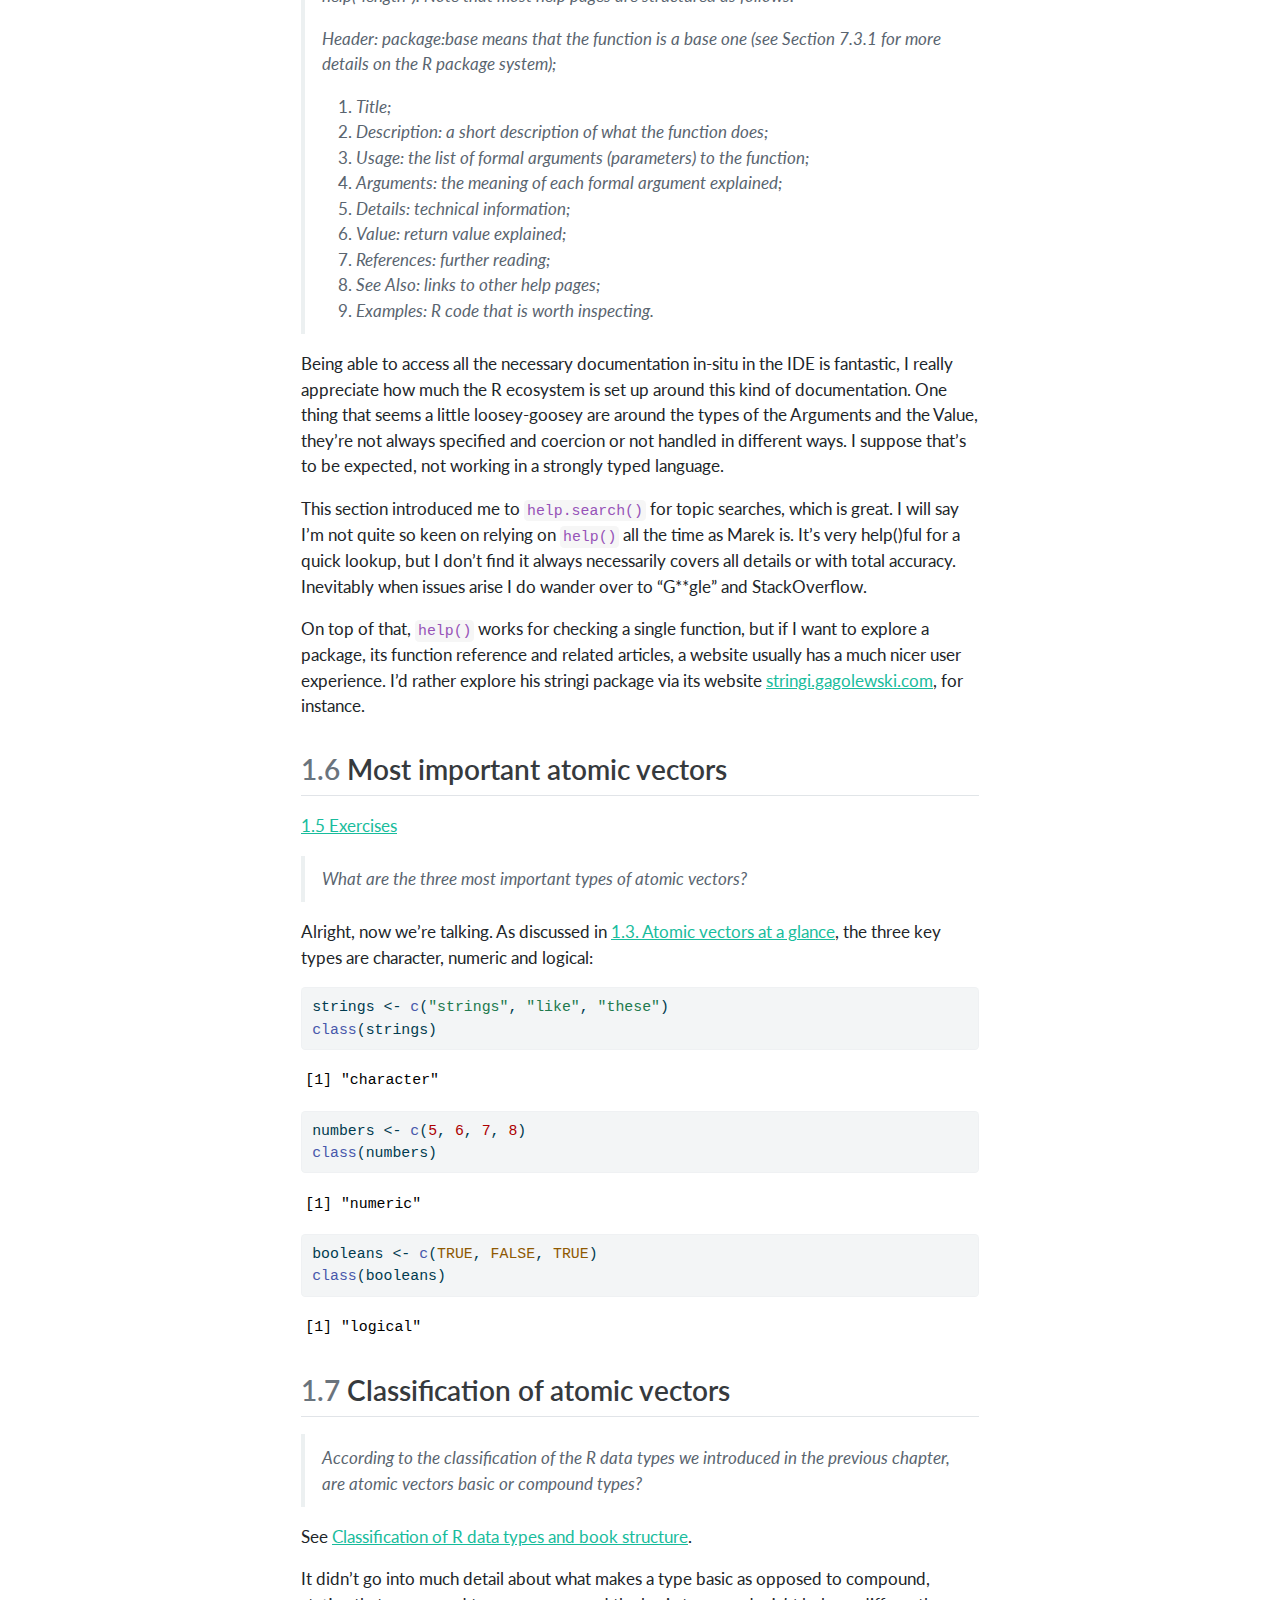
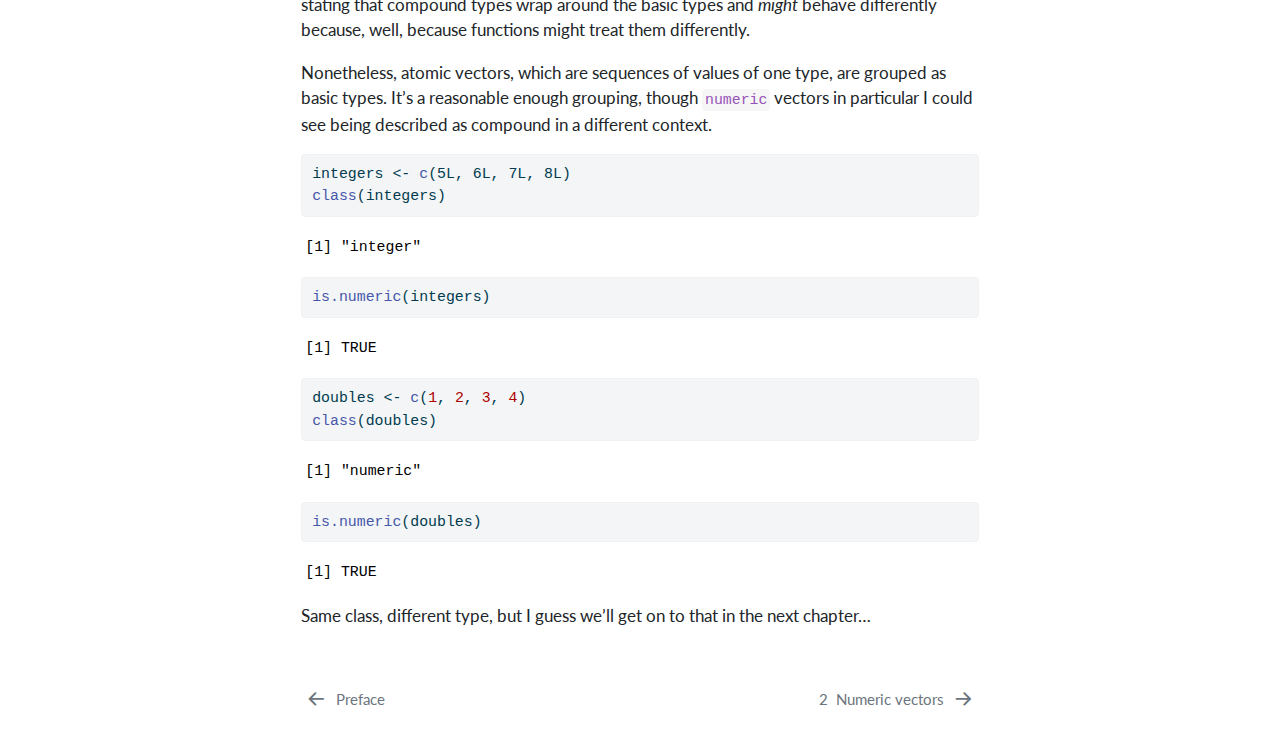
==== commit 77d3cc6f: "Add last lgl vec exercise and start list-attribute chapter" ====
--- a/docs/intro.html
+++ b/docs/intro.html
@@ -161,6 +161,12 @@
   <div class="sidebar-item-container"> 
   <a href="./logical.html" class="sidebar-item-text sidebar-link">
  <span class="menu-text"><span class="chapter-number">3</span>&nbsp; <span class="chapter-title">Logical vectors</span></span></a>
+  </div>
+</li>
+        <li class="sidebar-item">
+  <div class="sidebar-item-container"> 
+  <a href="./lists_attributes.html" class="sidebar-item-text sidebar-link">
+ <span class="menu-text"><span class="chapter-number">4</span>&nbsp; <span class="chapter-title">Lists and attributes</span></span></a>
   </div>
 </li>
     </ul>
